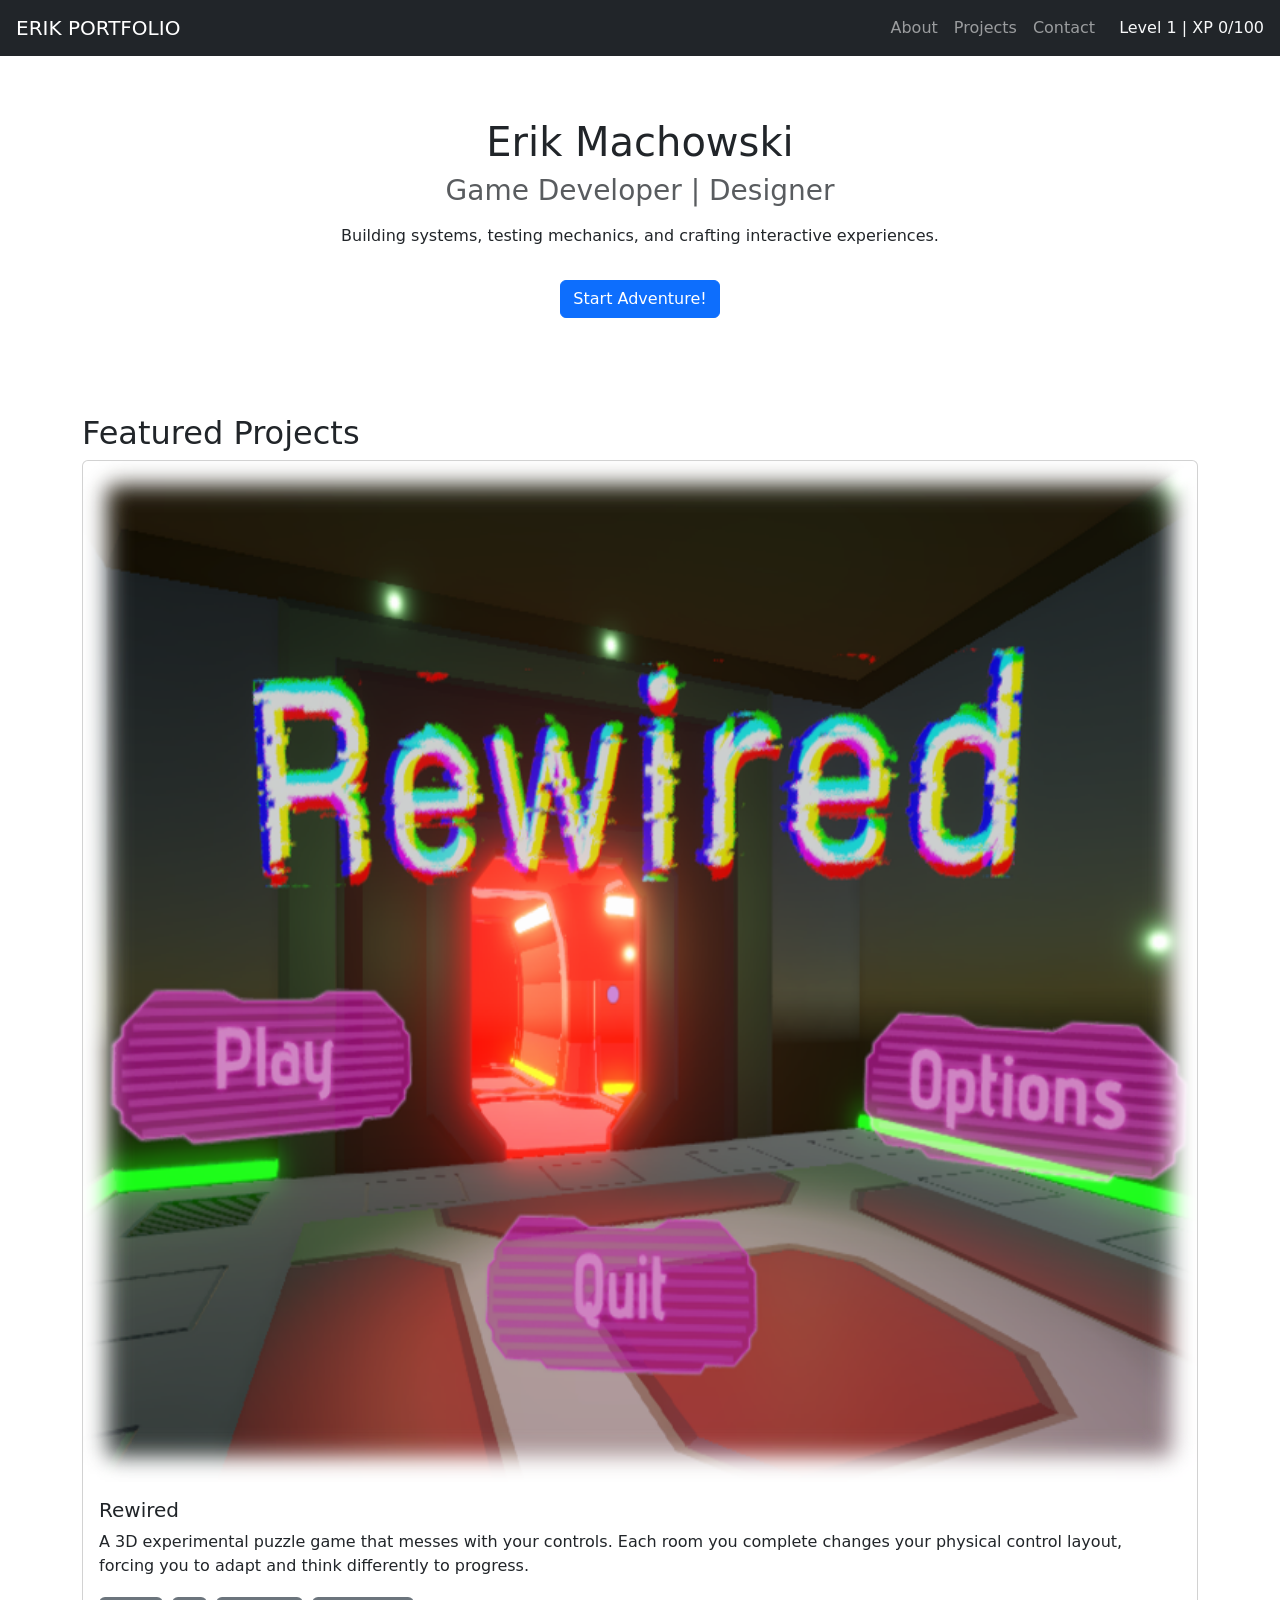
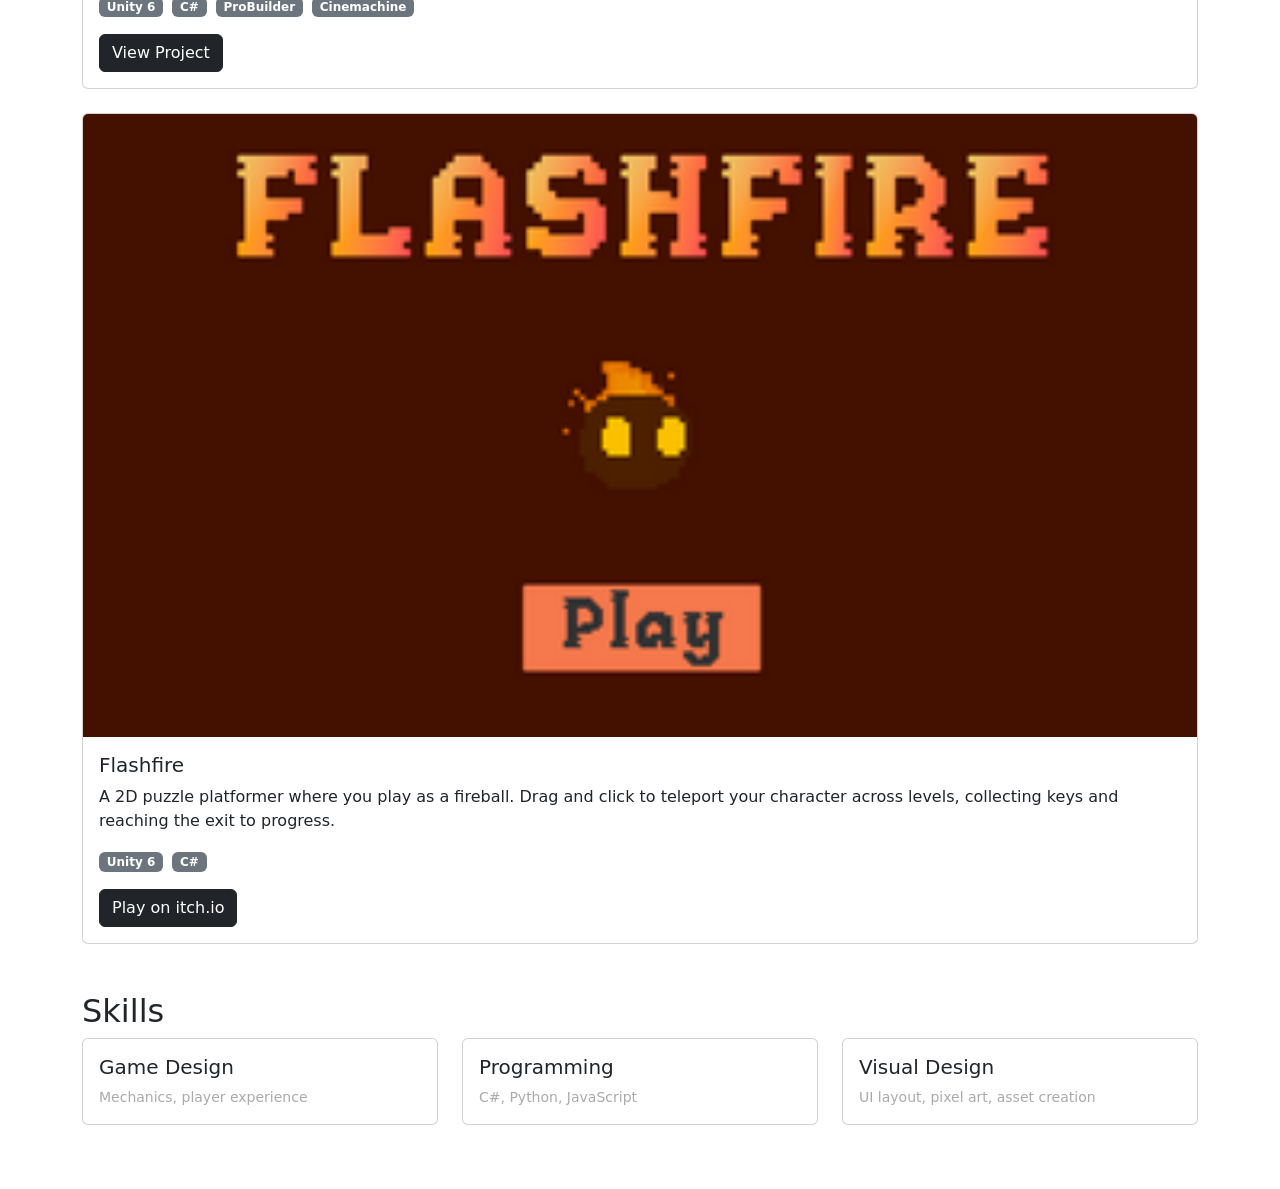
==== index.html @ ebd2c3b1 "Add files via upload" ====
<!DOCTYPE html>
<html>
    <head>
        <meta charset="utf-8">
        <meta http-equiv="X-UA-Compatible" content="IE=edge">
        <title>Erik Machowski | Game Dev Portfolio</title>
        <meta name="description" content="Game Developer Portfolio - Erik Machowski">
        <meta name="viewport" content="width=device-width, initial-scale=1">
        <link rel="stylesheet" href="style.css">
        <link href="https://cdn.jsdelivr.net/npm/bootstrap@5.3.3/dist/css/bootstrap.min.css" rel="stylesheet">
    </head>
    <body>

        <!-- NAVBAR -->
        <nav class="navbar navbar-expand-lg navbar-dark bg-dark px-3 fixed-top">
            <a class="navbar-brand" href="index.html">ERIK PORTFOLIO</a>
            <button class="navbar-toggler" type="button" data-bs-toggle="collapse" data-bs-target="#nav" aria-controls="nav" aria-expanded="false" aria-label="Toggle navigation">
                <span class="navbar-toggler-icon"></span>
            </button>
            <div class="collapse navbar-collapse" id="nav">
                <ul class="navbar-nav ms-auto">
                    <li class="nav-item"><a class="nav-link" href="about.html">About</a></li>
                    <li class="nav-item"><a class="nav-link" href="projects.html">Projects</a></li>
                    <li class="nav-item"><a class="nav-link" href="contact.html">Contact</a></li>
                </ul>
                <span id="xp-display" class="text-light ms-3">Level 1 | XP 0/100</span>
            </div>
        </nav>

        <header class="container text-center py-5">
            <h1>Erik Machowski</h1>
            <h3 class="text-muted">Game Developer | Designer</h3>
            <p class="mt-3">Building systems, testing mechanics, and crafting interactive experiences.</p>
            <a href="projects.html" class="btn btn-primary mt-3" onclick="gainXPOnce('start_adventure', 10)">Start Adventure!</a>
        </header>

        <!-- FEATURED PROJECTS -->
        <section class="container my-5">
            <h2>Featured Projects</h2>

            <!-- Rewired -->
            <div class="card mb-4">
                <img src="rewired_cover.png" class="card-img-top" alt="Rewired">
                <div class="card-body">
                    <h5 class="card-title">Rewired</h5>
                    <p class="card-text">
                        A 3D experimental puzzle game that messes with your controls. Each room you
                        complete changes your physical control layout, forcing you to adapt and think
                        differently to progress.
                    </p>
                    <div class="mb-3">
                        <span class="badge bg-secondary me-1">Unity 6</span>
                        <span class="badge bg-secondary me-1">C#</span>
                        <span class="badge bg-secondary me-1">ProBuilder</span>
                        <span class="badge bg-secondary me-1">Cinemachine</span>
                    </div>
                    <a href="projects.html" class="btn btn-dark">View Project</a>
                </div>
            </div>

            <!-- Flashfire -->
            <div class="card mb-4">
                <img src="flashfire_title.png" class="card-img-top" alt="Flashfire">
                <div class="card-body">
                    <h5 class="card-title">Flashfire</h5>
                    <p class="card-text">
                        A 2D puzzle platformer where you play as a fireball. Drag and click to teleport
                        your character across levels, collecting keys and reaching the exit to progress.
                    </p>
                    <div class="mb-3">
                        <span class="badge bg-secondary me-1">Unity 6</span>
                        <span class="badge bg-secondary me-1">C#</span>
                    </div>
                    <a href="https://snappyli.itch.io/flashfire" class="btn btn-dark" target="_blank">Play on itch.io</a>
                </div>
            </div>
        </section>

        <!-- SKILLS -->
        <section class="container my-5">
            <h2>Skills</h2>
            <div class="row">
                <div class="col-md-4">
                    <div class="card p-3 mb-3">
                        <h5>Game Design</h5>
                        <p class="mb-0 text-muted small">Mechanics, player experience</p>
                    </div>
                </div>
                <div class="col-md-4">
                    <div class="card p-3 mb-3">
                        <h5>Programming</h5>
                        <p class="mb-0 text-muted small">C#, Python, JavaScript</p>
                    </div>
                </div>
                <div class="col-md-4">
                    <div class="card p-3 mb-3">
                        <h5>Visual Design</h5>
                        <p class="mb-0 text-muted small">UI layout, pixel art, asset creation</p>
                    </div>
                </div>
            </div>
        </section>

        <script src="main.js" defer></script>
        <script src="https://cdn.jsdelivr.net/npm/bootstrap@5.3.3/dist/js/bootstrap.bundle.min.js"></script>
    </body>
</html>
---- style.css ----
body {
  background-color: #0f0f0f;
  color: white;
  padding-top: 70px;
}

.card {
  margin-bottom: 20px;
  background-color: #1a1a1a;
  border: 1px solid #333;
  color: white;
}

.card .text-muted {
  color: #aaa !important;
}

.nav-tabs .nav-link {
  color: #aaa;
}

.nav-tabs .nav-link.active {
  background-color: #1a1a1a;
  color: white;
  border-color: #333 #333 #1a1a1a;
}

.tab-content {
  border: 1px solid #333;
  border-top: none;
  padding: 20px;
  background-color: #1a1a1a;
}

.form-control {
  background-color: #1a1a1a;
  border: 1px solid #333;
  color: white;
}

.form-control::placeholder {
  color: #666;
}

.form-control:focus {
  background-color: #1a1a1a;
  color: white;
  border-color: #555;
  box-shadow: none;
}

.form-label {
  color: #ccc;
}
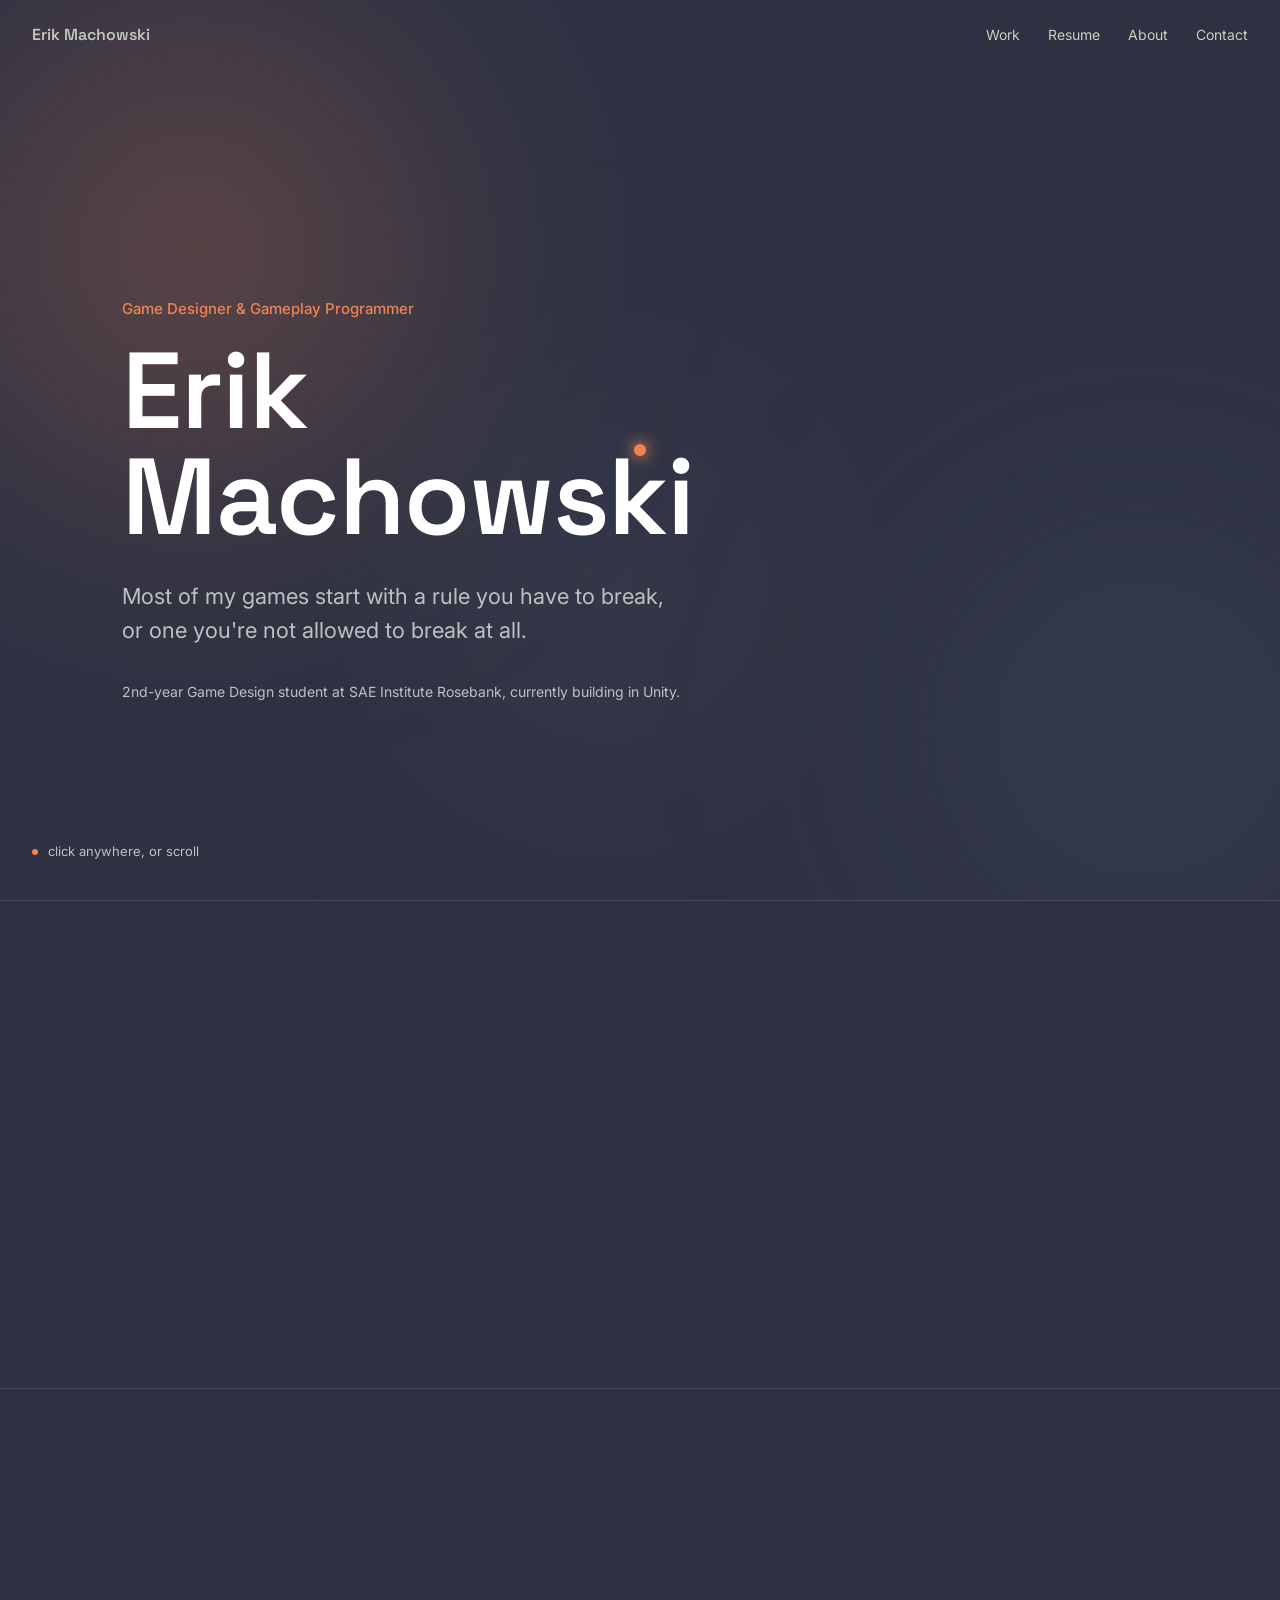
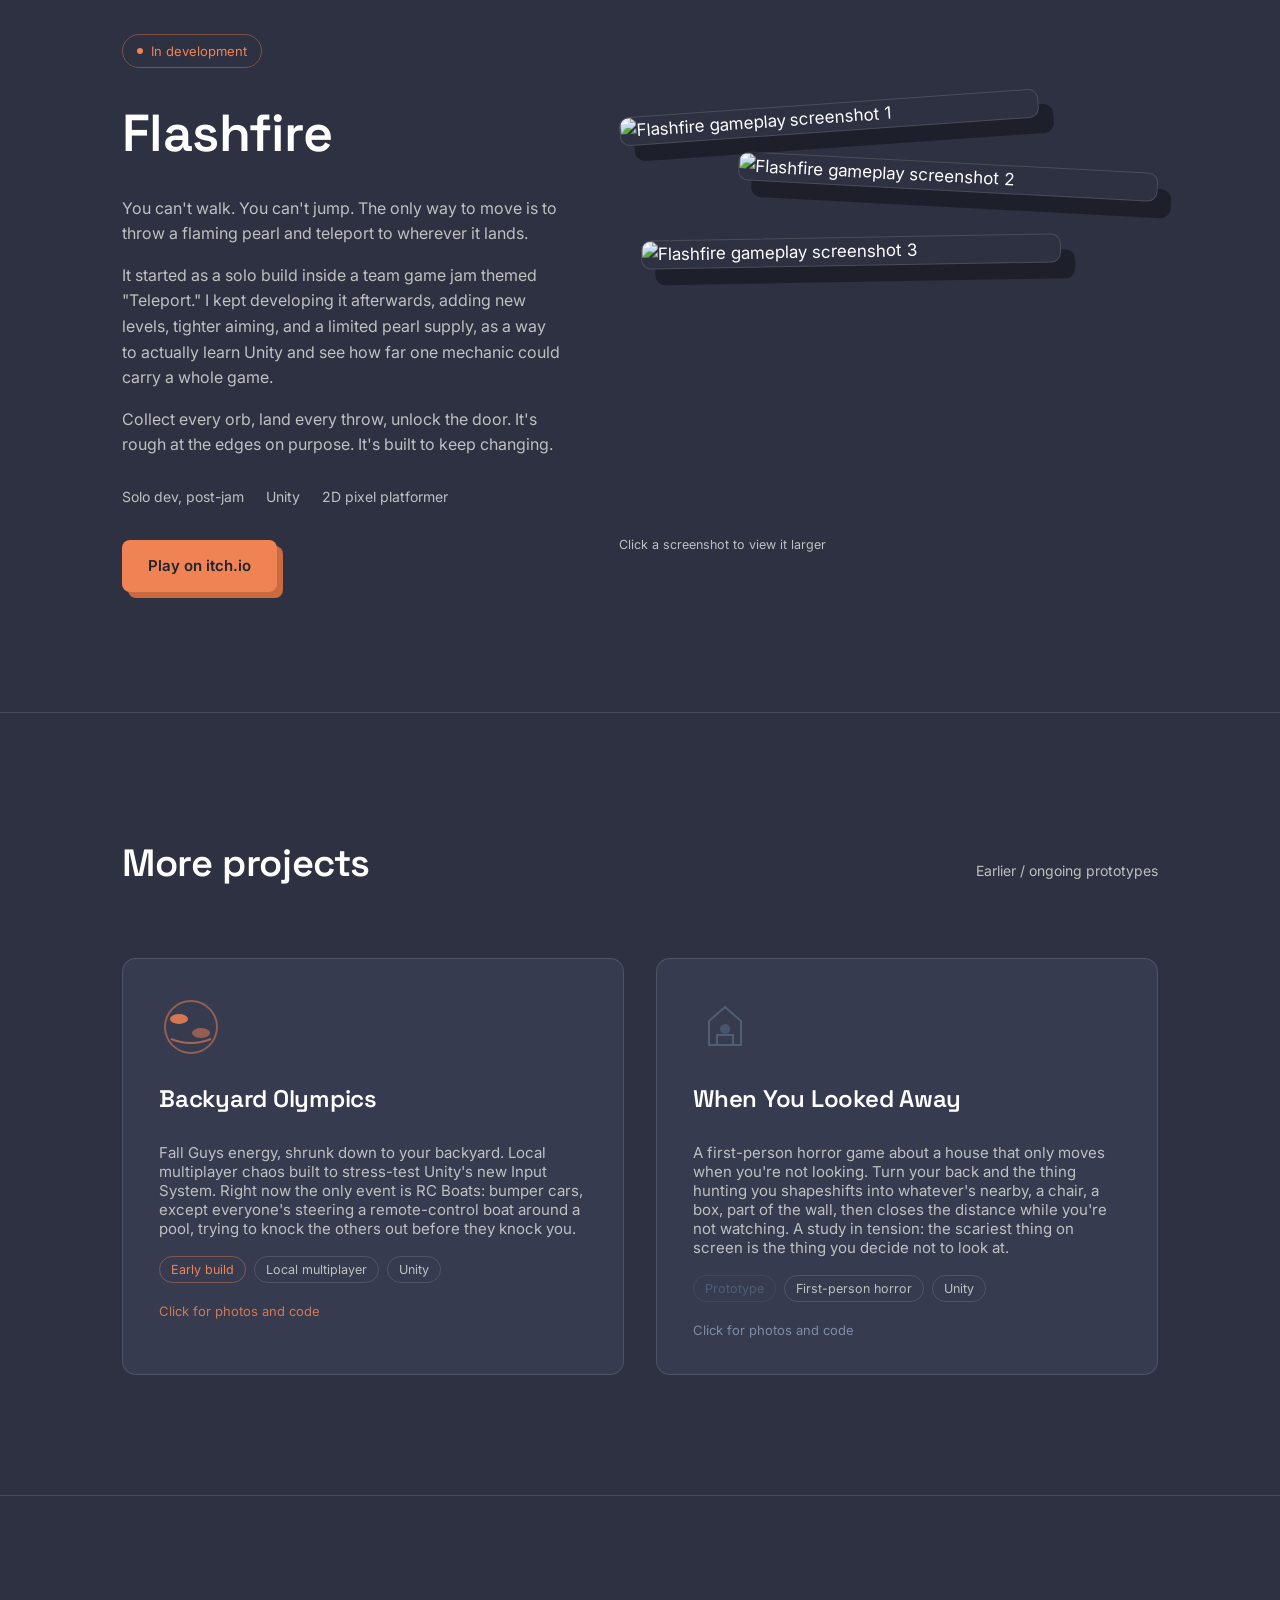
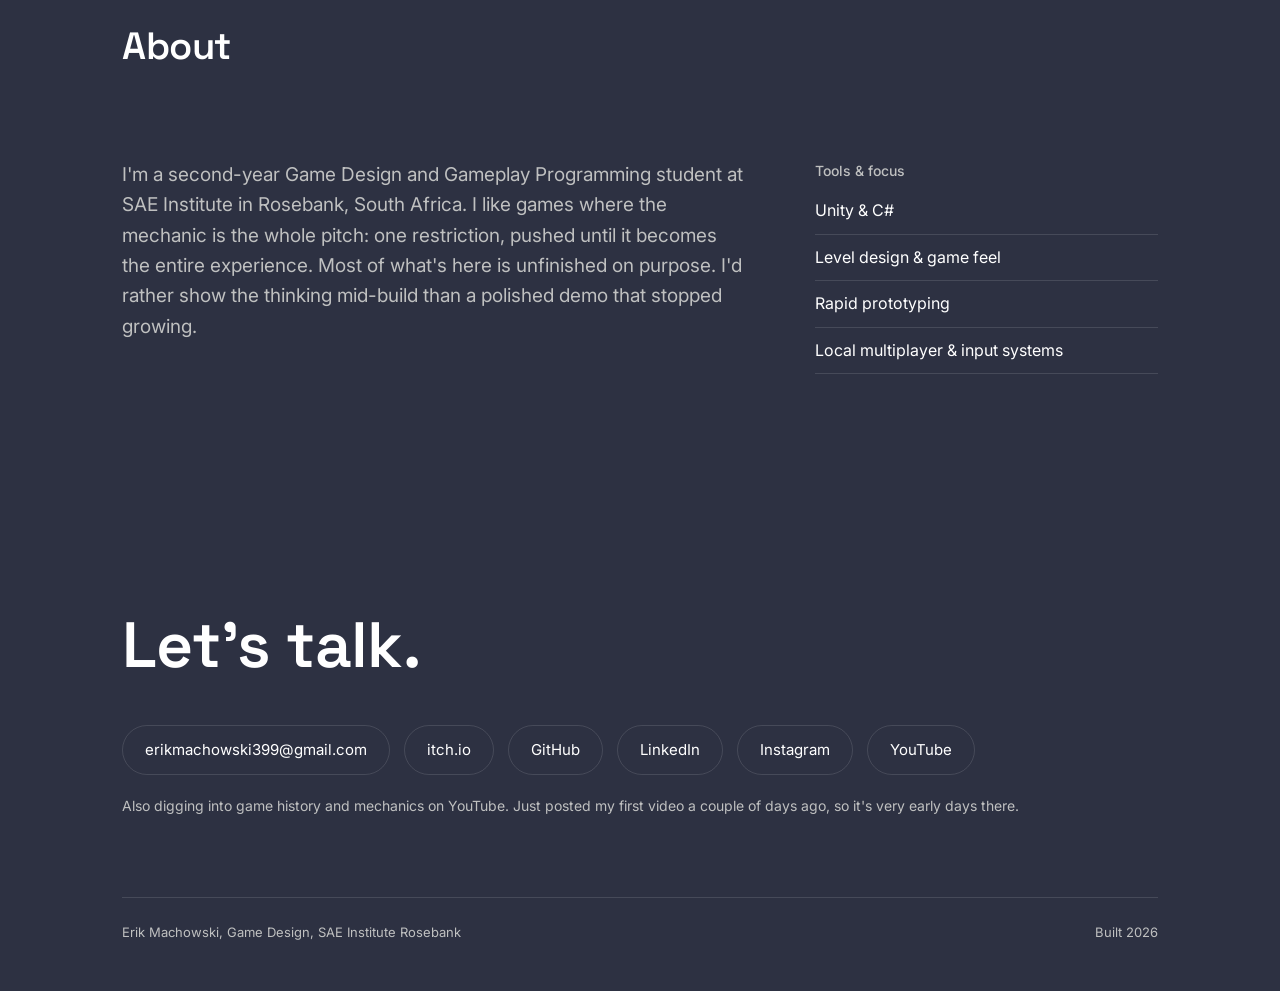
==== commit b89379db: "Modified files" ====
--- a/index.html
+++ b/index.html
@@ -1,107 +1,1670 @@
 <!DOCTYPE html>
-<html>
-    <head>
-        <meta charset="utf-8">
-        <meta http-equiv="X-UA-Compatible" content="IE=edge">
-        <title>Erik Machowski | Game Dev Portfolio</title>
-        <meta name="description" content="Game Developer Portfolio - Erik Machowski">
-        <meta name="viewport" content="width=device-width, initial-scale=1">
-        <link rel="stylesheet" href="style.css">
-        <link href="https://cdn.jsdelivr.net/npm/bootstrap@5.3.3/dist/css/bootstrap.min.css" rel="stylesheet">
-    </head>
-    <body>
-
-        <!-- NAVBAR -->
-        <nav class="navbar navbar-expand-lg navbar-dark bg-dark px-3 fixed-top">
-            <a class="navbar-brand" href="index.html">ERIK PORTFOLIO</a>
-            <button class="navbar-toggler" type="button" data-bs-toggle="collapse" data-bs-target="#nav" aria-controls="nav" aria-expanded="false" aria-label="Toggle navigation">
-                <span class="navbar-toggler-icon"></span>
-            </button>
-            <div class="collapse navbar-collapse" id="nav">
-                <ul class="navbar-nav ms-auto">
-                    <li class="nav-item"><a class="nav-link" href="about.html">About</a></li>
-                    <li class="nav-item"><a class="nav-link" href="projects.html">Projects</a></li>
-                    <li class="nav-item"><a class="nav-link" href="contact.html">Contact</a></li>
-                </ul>
-                <span id="xp-display" class="text-light ms-3">Level 1 | XP 0/100</span>
+<html lang="en">
+<head>
+<meta charset="UTF-8">
+<meta name="viewport" content="width=device-width, initial-scale=1.0">
+<title>Erik Machowski | Game Designer & Gameplay Programmer</title>
+<meta name="description" content="Erik Machowski, Game Designer & Gameplay Programmer. Portfolio of Flashfire, Backyard Olympics, and When You Looked Away.">
+<link rel="preconnect" href="https://fonts.googleapis.com">
+<link rel="preconnect" href="https://fonts.gstatic.com" crossorigin>
+<link href="https://fonts.googleapis.com/css2?family=Space+Grotesk:wght@400;500;600;700&family=Inter:wght@400;500;600&display=swap" rel="stylesheet">
+<style>
+  :root{
+    --bg: #2d3142;
+    --bg-deep: #21242f;
+    --cream: #ffffff;
+    --cream-dim: #bfc0c0;
+    --ember: #ef8354;
+    --ember-deep: #c96a40;
+    --teal: #4f5d75;
+    --teal-deep: #3a4459;
+    --ink: #21242f;
+    --card-bg: #363b50;
+    --line: rgba(255,255,255,0.12);
+    --maxw: 1100px;
+  }
+
+  *{box-sizing:border-box;}
+  html{scroll-behavior:smooth;}
+  body{
+    margin:0;
+    background:var(--bg);
+    color:var(--cream);
+    font-family:'Inter', sans-serif;
+    font-size:17px;
+    line-height:1.6;
+    -webkit-font-smoothing:antialiased;
+  }
+  h1,h2,h3,.display{
+    font-family:'Space Grotesk', sans-serif;
+    font-weight:600;
+    letter-spacing:-0.01em;
+    margin:0;
+  }
+  a{color:inherit;}
+  img{max-width:100%; display:block;}
+  ::selection{background:var(--ember); color:var(--ink);}
+
+  /* ---------- FLUID BACKGROUND ---------- */
+  .fluid-bg{
+    position:fixed;
+    inset:0;
+    z-index:-1;
+    overflow:hidden;
+    pointer-events:none;
+  }
+  .blob-wrap{
+    position:absolute;
+    will-change:transform;
+  }
+  .blob-wrap-1{ width:60vw; height:60vw; top:-15%; left:-15%; }
+  .blob-wrap-2{ width:52vw; height:52vw; bottom:-18%; right:-12%; }
+  .blob-wrap-3{ width:42vw; height:42vw; top:35%; left:30%; }
+
+  .blob{
+    width:100%;
+    height:100%;
+    border-radius:50%;
+    filter:blur(90px);
+    mix-blend-mode:screen;
+    will-change:transform;
+  }
+  .blob-1{
+    background:radial-gradient(circle, var(--ember) 0%, transparent 70%);
+    opacity:0.28;
+    animation:drift1 28s ease-in-out infinite alternate;
+  }
+  .blob-2{
+    background:radial-gradient(circle, var(--teal) 0%, transparent 70%);
+    opacity:0.3;
+    animation:drift2 34s ease-in-out infinite alternate;
+  }
+  .blob-3{
+    background:radial-gradient(circle, #ffffff 0%, transparent 70%);
+    opacity:0.05;
+    animation:drift3 42s ease-in-out infinite alternate;
+  }
+  @keyframes drift1{
+    0%{ transform:translate(0,0) scale(1); }
+    100%{ transform:translate(14vw, 10vh) scale(1.18); }
+  }
+  @keyframes drift2{
+    0%{ transform:translate(0,0) scale(1); }
+    100%{ transform:translate(-12vw,-14vh) scale(1.12); }
+  }
+  @keyframes drift3{
+    0%{ transform:translate(0,0) scale(1); }
+    100%{ transform:translate(-9vw, 12vh) scale(1.22); }
+  }
+
+  a:focus-visible, button:focus-visible{
+    outline: 2px solid var(--ember);
+    outline-offset: 3px;
+  }
+
+  .wrap{
+    max-width:var(--maxw);
+    margin:0 auto;
+    padding:0 32px;
+  }
+
+  /* ---------- NAV ---------- */
+  nav{
+    position:fixed;
+    top:0; left:0; right:0;
+    z-index:50;
+    display:flex;
+    justify-content:space-between;
+    align-items:center;
+    padding:22px 32px;
+    mix-blend-mode:difference;
+  }
+  nav .nav-name{
+    font-family:'Space Grotesk', sans-serif;
+    font-weight:600;
+    font-size:16px;
+    color:var(--cream);
+  }
+  nav .nav-links{
+    display:flex;
+    gap:28px;
+    font-size:14px;
+    color:var(--cream);
+  }
+  nav .nav-links a{ text-decoration:none; }
+  nav .nav-links a:hover{ opacity:0.7; }
+
+  /* ---------- HERO ---------- */
+  header.hero{
+    position:relative;
+    min-height:100vh;
+    display:flex;
+    flex-direction:column;
+    justify-content:center;
+    padding-top:100px;
+    overflow:hidden;
+    cursor:crosshair;
+  }
+  header.hero .hero-inner{
+    max-width:var(--maxw);
+    margin:0 auto;
+    padding:0 32px;
+    width:100%;
+  }
+  .eyebrow-role{
+    color:var(--ember);
+    font-size:15px;
+    font-weight:500;
+    margin-bottom:18px;
+    font-family:'Inter', sans-serif;
+  }
+  h1.hero-name{
+    font-size:clamp(48px, 9vw, 108px);
+    line-height:0.98;
+    color:var(--cream);
+    margin-bottom:28px;
+  }
+  .hero-ethos{
+    max-width:560px;
+    font-size:clamp(18px, 2.2vw, 22px);
+    color:var(--cream-dim);
+    font-family:'Inter', sans-serif;
+    line-height:1.55;
+    margin-bottom:8px;
+  }
+  .hero-sub{
+    margin-top:34px;
+    font-size:14px;
+    color:var(--cream-dim);
+  }
+  .scroll-cue{
+    position:absolute;
+    bottom:38px;
+    left:32px;
+    font-size:13px;
+    color:var(--cream-dim);
+    display:flex;
+    align-items:center;
+    gap:10px;
+  }
+  .scroll-cue .dot{
+    width:6px;height:6px;border-radius:50%;
+    background:var(--ember);
+    animation:pulse 2s ease-in-out infinite;
+  }
+  @keyframes pulse{
+    0%,100%{ transform:scale(1); opacity:1; }
+    50%{ transform:scale(1.6); opacity:0.4; }
+  }
+
+  /* teleport click ember */
+  .teleport-dot{
+    position:fixed;
+    width:10px; height:10px;
+    border-radius:50%;
+    background:var(--ember);
+    box-shadow:0 0 18px 4px rgba(239,131,84,0.7);
+    pointer-events:none;
+    z-index:999;
+    transform:translate(-50%,-50%);
+  }
+
+  /* ---------- SECTION SCAFFOLD ---------- */
+  section{
+    padding:120px 0;
+    border-top:1px solid var(--line);
+  }
+  .section-head{
+    display:flex;
+    justify-content:space-between;
+    align-items:baseline;
+    margin-bottom:64px;
+    gap:24px;
+    flex-wrap:wrap;
+  }
+  .section-head h2{
+    font-size:clamp(28px, 4vw, 38px);
+    color:var(--cream);
+  }
+  .section-head .count{
+    font-size:14px;
+    color:var(--cream-dim);
+  }
+
+  .reveal{
+    opacity:0;
+    transform:translateY(24px);
+    transition:opacity 0.7s ease, transform 0.7s ease;
+  }
+  .reveal.is-visible{
+    opacity:1;
+    transform:translateY(0);
+  }
+
+  /* ---------- FEATURED PROJECT ---------- */
+  .featured{
+    display:grid;
+    grid-template-columns:0.9fr 1.1fr;
+    gap:56px;
+    align-items:center;
+  }
+  .featured .status-pill{
+    display:inline-flex;
+    align-items:center;
+    gap:8px;
+    font-size:13px;
+    color:var(--ember);
+    border:1px solid rgba(239,131,84,0.4);
+    padding:6px 14px;
+    border-radius:99px;
+    margin-bottom:24px;
+  }
+  .featured .status-pill .pip{
+    width:6px;height:6px;border-radius:50%;
+    background:var(--ember);
+  }
+  .featured h3{
+    font-size:clamp(34px, 5vw, 52px);
+    margin-bottom:20px;
+  }
+  .featured p{
+    color:var(--cream-dim);
+    max-width:46ch;
+    margin-bottom:16px;
+    font-size:16px;
+  }
+  .meta-row{
+    display:flex;
+    flex-wrap:wrap;
+    gap:10px 22px;
+    margin:28px 0 32px;
+    font-size:14px;
+    color:var(--cream-dim);
+  }
+  .meta-row span{ white-space:nowrap; }
+  .btn{
+    display:inline-flex;
+    align-items:center;
+    gap:10px;
+    background:var(--ember);
+    color:var(--ink);
+    text-decoration:none;
+    font-weight:600;
+    font-size:15px;
+    padding:14px 26px;
+    border-radius:8px;
+    transition:transform 0.2s ease, box-shadow 0.2s ease;
+    box-shadow:6px 6px 0 var(--ember-deep);
+  }
+  .btn:hover{
+    transform:translate(-3px,-3px);
+    box-shadow:9px 9px 0 var(--ember-deep);
+  }
+
+  .shot-stack{
+    position:relative;
+    height:420px;
+  }
+  .shot-stack img{
+    position:absolute;
+    width:78%;
+    border-radius:10px;
+    border:1px solid rgba(244,236,219,0.15);
+    box-shadow:14px 16px 0 rgba(0,0,0,0.35);
+    transition:transform 0.35s ease, box-shadow 0.35s ease;
+    cursor:zoom-in;
+  }
+  .shot-stack .stack-hint{
+    position:absolute;
+    bottom:-32px;
+    left:0;
+    font-size:12.5px;
+    color:var(--cream-dim);
+  }
+  .shot-stack img:nth-child(1){ top:0; left:0; z-index:3; transform:rotate(-4deg); }
+  .shot-stack img:nth-child(2){ top:14%; left:22%; z-index:2; transform:rotate(3deg); }
+  .shot-stack img:nth-child(3){ top:32%; left:4%; z-index:1; transform:rotate(-1deg); }
+  .shot-stack:hover img:nth-child(1){ transform:rotate(-7deg) translate(-8px,-6px); box-shadow:18px 20px 0 rgba(0,0,0,0.4);}
+  .shot-stack:hover img:nth-child(2){ transform:rotate(6deg) translate(8px,-4px); }
+  .shot-stack:hover img:nth-child(3){ transform:rotate(-3deg) translate(-4px,8px); }
+
+  /* ---------- MORE PROJECTS ---------- */
+  .projects-grid{
+    display:grid;
+    grid-template-columns:1fr 1fr;
+    gap:32px;
+  }
+  .proj-card{
+    background:var(--card-bg);
+    border:1px solid var(--line);
+    border-radius:14px;
+    padding:36px;
+    transition:transform 0.25s ease, box-shadow 0.25s ease, border-color 0.25s ease;
+    text-align:left;
+    width:100%;
+    font-family:inherit;
+    font-size:inherit;
+    color:inherit;
+    appearance:none;
+    -webkit-appearance:none;
+    cursor:pointer;
+    display:flex;
+    flex-direction:column;
+  }
+  .card-hint{
+    margin-top:20px;
+    font-size:13px;
+    color:var(--cream-dim);
+  }
+  .ember-card .card-hint{ color:rgba(239,131,84,0.85); }
+  .teal-card .card-hint{ color:rgba(139,153,181,0.85); }
+  .proj-card.teal-card:hover{ box-shadow:10px 10px 0 rgba(139,153,181,0.45); transform:translate(-4px,-4px); border-color:rgba(139,153,181,0.55);}
+  .proj-card.ember-card:hover{ box-shadow:10px 10px 0 rgba(239,131,84,0.3); transform:translate(-4px,-4px); border-color:rgba(239,131,84,0.4);}
+  .proj-card svg{ margin-bottom:24px; }
+  .proj-card h3{
+    font-size:24px;
+    margin-bottom:14px;
+  }
+  .proj-card p{
+    color:var(--cream-dim);
+    font-size:15px;
+    margin-bottom:18px;
+  }
+  .tag-row{
+    display:flex;
+    flex-wrap:wrap;
+    gap:8px;
+    font-size:12.5px;
+  }
+  .tag-row span{
+    border:1px solid var(--line);
+    padding:5px 11px;
+    border-radius:99px;
+    color:var(--cream-dim);
+  }
+  .ember-card .tag-row span:first-child{ color:var(--ember); border-color:rgba(239,131,84,0.4); }
+  .teal-card .tag-row span:first-child{ color:var(--teal); border-color:rgba(79,93,117,0.4); }
+
+  /* ---------- ABOUT ---------- */
+  .about-grid{
+    display:grid;
+    grid-template-columns:1.3fr 0.7fr;
+    gap:56px;
+  }
+  .about-grid p{
+    font-size:19px;
+    color:var(--cream-dim);
+    max-width:52ch;
+  }
+  .skills h4{
+    font-size:14px;
+    color:var(--cream-dim);
+    font-weight:500;
+    margin-bottom:16px;
+  }
+  .skills ul{
+    list-style:none;
+    padding:0; margin:0;
+    display:flex;
+    flex-direction:column;
+    gap:10px;
+  }
+  .skills li{
+    font-size:16px;
+    padding-bottom:10px;
+    border-bottom:1px solid var(--line);
+  }
+
+  /* ---------- CONTACT / FOOTER ---------- */
+  footer{
+    padding:100px 0 48px;
+  }
+  footer h2{
+    font-size:clamp(34px, 6vw, 64px);
+    margin-bottom:28px;
+  }
+  .contact-links{
+    display:flex;
+    flex-wrap:wrap;
+    gap:14px;
+    margin-bottom:20px;
+  }
+  .social-note{
+    font-size:14px;
+    color:var(--cream-dim);
+    margin-bottom:80px;
+  }
+  .contact-links a{
+    text-decoration:none;
+    border:1px solid var(--line);
+    padding:12px 22px;
+    border-radius:99px;
+    font-size:15px;
+    transition:border-color 0.2s ease, color 0.2s ease;
+  }
+  .contact-links a:hover{
+    border-color:var(--ember);
+    color:var(--ember);
+  }
+  .footer-bottom{
+    display:flex;
+    justify-content:space-between;
+    flex-wrap:wrap;
+    gap:12px;
+    font-size:13px;
+    color:var(--cream-dim);
+    border-top:1px solid var(--line);
+    padding-top:24px;
+  }
+
+  /* ---------- RESUME CARD ---------- */
+  .resume-card{
+    width:100%;
+    display:flex;
+    align-items:center;
+    gap:28px;
+    background:var(--card-bg);
+    border:1px solid var(--line);
+    border-radius:14px;
+    padding:32px 36px;
+    text-align:left;
+    color:var(--cream);
+    font-family:inherit;
+    font-size:inherit;
+    appearance:none;
+    -webkit-appearance:none;
+    cursor:pointer;
+    transition:transform 0.25s ease, box-shadow 0.25s ease, border-color 0.25s ease;
+  }
+  .resume-card:hover{
+    transform:translate(-4px,-4px);
+    box-shadow:10px 10px 0 rgba(239,131,84,0.3);
+    border-color:rgba(239,131,84,0.4);
+  }
+  .resume-icon{
+    color:var(--ember);
+    flex-shrink:0;
+    transition:transform 0.3s ease;
+  }
+  .resume-card:hover .resume-icon{
+    transform:rotate(-6deg) translateY(-2px);
+  }
+  .resume-card-text{ flex:1; }
+  .resume-card-text h3{
+    font-size:22px;
+    margin-bottom:6px;
+  }
+  .resume-card-text p{
+    font-size:15px;
+    color:var(--cream-dim);
+    margin:0;
+  }
+  .resume-tag{
+    font-size:12.5px;
+    color:var(--ember);
+    border:1px solid rgba(239,131,84,0.4);
+    padding:5px 12px;
+    border-radius:99px;
+    flex-shrink:0;
+  }
+
+  /* ---------- DOCUMENT VIEWER MODAL ---------- */
+  .doc-modal{
+    position:fixed;
+    inset:0;
+    background:rgba(10,8,5,0.92);
+    display:none;
+    align-items:center;
+    justify-content:center;
+    z-index:200;
+    padding:32px;
+  }
+  .doc-modal.is-open{ display:flex; }
+  .doc-modal-inner{
+    background:var(--card-bg);
+    border-radius:14px;
+    width:min(920px, 100%);
+    height:min(85vh, 1000px);
+    display:flex;
+    flex-direction:column;
+    padding:20px;
+    transform:scale(0.85);
+    opacity:0;
+    transition:transform 0.35s cubic-bezier(.2,1.4,.4,1), opacity 0.3s ease;
+  }
+  .doc-modal.is-open .doc-modal-inner{
+    transform:scale(1);
+    opacity:1;
+  }
+  .doc-modal-header{
+    display:flex;
+    justify-content:space-between;
+    align-items:center;
+    margin-bottom:14px;
+  }
+  .doc-modal-header h3{ font-size:18px; }
+  .doc-embed{
+    flex:1;
+    width:100%;
+    border-radius:8px;
+    border:none;
+    background:#fff;
+  }
+  .doc-embed p{
+    padding:24px;
+    color:var(--ink);
+  }
+  .doc-download{
+    margin-top:16px;
+    align-self:flex-start;
+  }
+
+  /* ---------- INLINE RESUME DOCUMENT ---------- */
+  .pdf-viewer-wrap{
+    flex:1;
+    width:100%;
+    overflow-y:auto;
+    overflow-x:hidden;
+    background:var(--bg-deep);
+    border-radius:8px;
+    padding:24px;
+  }
+  .resume-doc{
+    background:#ffffff;
+    color:#21242f;
+    max-width:720px;
+    margin:0 auto;
+    padding:40px 44px;
+    border-radius:4px;
+    box-shadow:0 8px 30px rgba(0,0,0,0.4);
+    font-family:'Inter', sans-serif;
+  }
+  .resume-doc .rd-name{
+    font-family:'Space Grotesk', sans-serif;
+    font-size:30px;
+    font-weight:700;
+    color:#21242f;
+    margin-bottom:4px;
+  }
+  .resume-doc .rd-role{
+    font-family:'Space Grotesk', sans-serif;
+    font-size:14px;
+    font-weight:500;
+    color:#c96a40;
+    margin-bottom:12px;
+  }
+  .resume-doc .rd-profile{
+    font-size:13.5px;
+    color:#3a3f4d;
+    max-width:60ch;
+    margin-bottom:14px;
+    line-height:1.55;
+  }
+  .resume-doc .rd-contact{
+    display:flex;
+    flex-wrap:wrap;
+    align-items:baseline;
+    row-gap:4px;
+    font-size:12px;
+    color:#3a3f4d;
+    border-top:1.4px solid #21242f;
+    border-bottom:0.6px solid #d8d5cd;
+    padding:8px 0;
+    margin-bottom:20px;
+  }
+  .resume-doc .rd-contact > span{ white-space:nowrap; }
+  .resume-doc .rd-contact a{ color:#3a3f4d; text-decoration:none; }
+  .resume-doc .rd-contact a:hover{ color:#c96a40; }
+  .resume-doc .rd-sep{ color:#c7c2b6; margin:0 6px; }
+  .resume-doc .rd-section{ margin-top:18px; }
+  .resume-doc .rd-heading{
+    font-family:'Space Grotesk', sans-serif;
+    font-size:13.5px;
+    font-weight:600;
+    color:#21242f;
+    border-bottom:2px solid #ef8354;
+    display:inline-block;
+    padding-bottom:2px;
+    margin-bottom:10px;
+  }
+  .resume-doc .rd-item{ margin-bottom:10px; }
+  .resume-doc .rd-item:last-child{ margin-bottom:0; }
+  .resume-doc .rd-item-row{
+    display:flex;
+    justify-content:space-between;
+    align-items:baseline;
+    gap:12px;
+    flex-wrap:wrap;
+  }
+  .resume-doc .rd-item-title{ font-weight:600; font-size:13.5px; color:#21242f; }
+  .resume-doc .rd-item-date{ font-size:11.5px; color:#4f5d75; white-space:nowrap; }
+  .resume-doc .rd-item-sub{ font-size:12.5px; color:#3a3f4d; margin-top:3px; line-height:1.5; }
+  .resume-doc .rd-item-sub em{ font-style:normal; color:#3a3f4d; }
+  .resume-doc .rd-skills{
+    display:grid;
+    grid-template-columns:120px 1fr;
+    row-gap:8px;
+    column-gap:14px;
+    font-size:12.5px;
+  }
+  .resume-doc .rd-skill-label{ font-weight:600; color:#21242f; }
+  .resume-doc .rd-skill-value{ color:#3a3f4d; }
+
+  @media (max-width: 560px){
+    .resume-doc{ padding:26px 22px; }
+    .resume-doc .rd-skills{ grid-template-columns:1fr; row-gap:2px; }
+    .resume-doc .rd-skill-value{ margin-bottom:8px; }
+  }
+
+  /* ---------- PROJECT DETAIL MODAL ---------- */
+  .project-modal-inner{
+    overflow-y:auto;
+    align-items:stretch;
+    width:min(980px, 96vw);
+  }
+  .pm-header{
+    display:flex;
+    justify-content:space-between;
+    align-items:flex-start;
+    gap:16px;
+    margin-bottom:6px;
+  }
+  .pm-header h3{ font-size:26px; margin-bottom:10px; }
+  .pm-description{
+    color:var(--cream-dim);
+    font-size:15px;
+    max-width:70ch;
+    margin:18px 0 26px;
+  }
+  .pm-gallery{
+    display:grid;
+    grid-template-columns:repeat(auto-fill, minmax(150px, 1fr));
+    gap:12px;
+    margin-bottom:32px;
+  }
+  .pm-gallery img{
+    width:100%;
+    height:120px;
+    object-fit:cover;
+    border-radius:8px;
+    border:1px solid var(--line);
+    cursor:zoom-in;
+    transition:transform 0.2s ease;
+  }
+  .pm-gallery img:hover{ transform:scale(1.03); }
+  .pm-placeholder{
+    display:flex;
+    align-items:center;
+    justify-content:center;
+    height:120px;
+    border:1px dashed var(--line);
+    border-radius:8px;
+    font-size:12.5px;
+    color:var(--cream-dim);
+    text-align:center;
+    padding:10px;
+  }
+  .pm-code-label-row{
+    display:flex;
+    justify-content:space-between;
+    align-items:center;
+    margin-bottom:12px;
+  }
+  .pm-code-label-row span{
+    font-size:14px;
+    color:var(--cream-dim);
+  }
+  .pm-code-link{
+    color:var(--ember);
+    text-decoration:none;
+    font-size:13.5px;
+  }
+  .pm-code-link:hover{ text-decoration:underline; }
+  .pm-code-window{
+    border-radius:10px;
+    overflow:hidden;
+    border:1px solid var(--line);
+  }
+  .pm-code-dots{
+    display:flex;
+    gap:7px;
+    padding:12px 16px;
+    background:#1b1e29;
+  }
+  .pm-code-dots span{ width:10px; height:10px; border-radius:50%; }
+  .pm-code-dots span:nth-child(1){ background:#e5645c; }
+  .pm-code-dots span:nth-child(2){ background:#e5c15c; }
+  .pm-code-dots span:nth-child(3){ background:#5cc27a; }
+  .pm-code-block{
+    margin:0;
+    background:#14161f;
+    padding:20px;
+    overflow-x:auto;
+    overflow-y:auto;
+    font-family:'Space Mono', 'Courier New', monospace;
+    font-size:13.5px;
+    line-height:1.7;
+    color:#d7dbe6;
+    max-height:60vh;
+  }
+  .lightbox{
+    position:fixed;
+    inset:0;
+    background:rgba(10,8,5,0.92);
+    display:none;
+    align-items:center;
+    justify-content:center;
+    z-index:200;
+    padding:40px;
+  }
+  .lightbox.is-open{ display:flex; }
+  .lightbox img{
+    max-width:min(900px, 100%);
+    max-height:80vh;
+    border-radius:8px;
+    box-shadow:0 20px 60px rgba(0,0,0,0.5);
+  }
+  .lightbox-close{
+    position:absolute;
+    top:24px; right:28px;
+    background:none;
+    border:1px solid var(--line);
+    color:var(--cream);
+    width:44px; height:44px;
+    border-radius:50%;
+    font-size:20px;
+    cursor:pointer;
+    display:flex; align-items:center; justify-content:center;
+  }
+  .lightbox-close:hover{ border-color:var(--ember); color:var(--ember); }
+  .lightbox-nav{
+    position:absolute;
+    top:50%;
+    transform:translateY(-50%);
+    background:none;
+    border:1px solid var(--line);
+    color:var(--cream);
+    width:48px; height:48px;
+    border-radius:50%;
+    font-size:20px;
+    cursor:pointer;
+  }
+  .lightbox-nav:hover{ border-color:var(--ember); color:var(--ember); }
+  .lightbox-prev{ left:24px; }
+  .lightbox-next{ right:24px; }
+  .lightbox-count{
+    position:absolute;
+    bottom:24px;
+    left:50%;
+    transform:translateX(-50%);
+    font-size:13px;
+    color:var(--cream-dim);
+  }
+
+  /* ---------- RESPONSIVE ---------- */
+  @media (max-width: 980px){
+    .featured{ grid-template-columns:1fr; gap:44px; }
+    .shot-stack{ height:340px; margin-top:12px; }
+    .about-grid{ grid-template-columns:1fr; gap:40px; }
+  }
+
+  @media (max-width: 860px){
+    .projects-grid{ grid-template-columns:1fr; }
+    nav{ padding:18px 20px; }
+    .wrap, header.hero .hero-inner{ padding:0 20px; }
+    section{ padding:72px 0; }
+    .lightbox-nav{ width:40px; height:40px; font-size:16px; }
+    .lightbox-prev{ left:10px; }
+    .lightbox-next{ right:10px; }
+  }
+
+  @media (max-width: 560px){
+    header.hero{ padding-top:88px; }
+    nav .nav-links{ gap:16px; font-size:13px; }
+    .shot-stack{ height:240px; }
+    .shot-stack img{ width:88%; }
+    .meta-row{ gap:8px 14px; font-size:13px; }
+    .btn{ width:100%; justify-content:center; }
+    .scroll-cue{ left:20px; bottom:24px; }
+    .contact-links a{ flex:1 1 45%; text-align:center; }
+    .lightbox{ padding:20px; }
+    .resume-card{ flex-direction:column; align-items:flex-start; gap:16px; padding:26px; }
+    .resume-tag{ align-self:flex-start; }
+    .doc-modal{ padding:14px; }
+    .doc-modal-inner{ padding:14px; height:88vh; }
+  }
+
+  @media (hover: none){
+    .shot-stack img{ box-shadow:8px 10px 0 rgba(0,0,0,0.35); }
+    .proj-card:hover{ transform:none; box-shadow:none; }
+  }
+
+  @media (prefers-reduced-motion: reduce){
+    *{ animation:none !important; transition:none !important; }
+    html{ scroll-behavior:auto; }
+  }
+
+  @media (max-width: 860px){
+    .blob{ filter:blur(60px); }
+    .blob-1, .blob-2, .blob-3{ opacity:0.18; }
+  }
+
+  /* ---------- CUSTOM CURSOR ---------- */
+  html.custom-cursor, html.custom-cursor a, html.custom-cursor button{
+    cursor:none;
+  }
+  #cursorCanvas{
+    position:fixed;
+    inset:0;
+    pointer-events:none;
+    z-index:9998;
+  }
+  .cursor-dot{
+    position:fixed;
+    top:0; left:0;
+    width:12px; height:12px;
+    border-radius:50%;
+    background:var(--ember);
+    box-shadow:0 0 14px 3px rgba(239,131,84,0.65);
+    pointer-events:none;
+    z-index:9999;
+    transform:translate(-50%,-50%);
+    transition:width 0.2s ease, height 0.2s ease, background-color 0.2s ease, border-color 0.2s ease;
+    display:none;
+  }
+  html.custom-cursor .cursor-dot{ display:block; }
+  html.custom-cursor .cursor-dot.is-hover{
+    width:38px; height:38px;
+    background:transparent;
+    border:2px solid #ffffff;
+    box-shadow:0 0 20px 4px rgba(255,255,255,0.35);
+  }
+  html.custom-cursor header.hero{ cursor:none; }
+</style>
+</head>
+<body>
+
+<div class="fluid-bg" aria-hidden="true">
+  <div class="blob-wrap blob-wrap-1"><div class="blob blob-1"></div></div>
+  <div class="blob-wrap blob-wrap-2"><div class="blob blob-2"></div></div>
+  <div class="blob-wrap blob-wrap-3"><div class="blob blob-3"></div></div>
+</div>
+
+<nav>
+  <div class="nav-name">Erik Machowski</div>
+  <div class="nav-links">
+    <a href="#work">Work</a>
+    <a href="#resume">Resume</a>
+    <a href="#about">About</a>
+    <a href="#contact">Contact</a>
+  </div>
+</nav>
+
+<header class="hero" id="hero">
+  <div class="hero-inner">
+    <div class="eyebrow-role">Game Designer &amp; Gameplay Programmer</div>
+    <h1 class="hero-name">Erik<br>Machowski</h1>
+    <p class="hero-ethos">Most of my games start with a rule you have to break, or one you're not allowed to break at all.</p>
+    <div class="hero-sub">2nd-year Game Design student at SAE Institute Rosebank, currently building in Unity.</div>
+  </div>
+  <div class="scroll-cue"><span class="dot"></span> click anywhere, or scroll</div>
+</header>
+
+<main>
+
+  <section id="resume">
+    <div class="wrap">
+      <div class="section-head reveal">
+        <h2>Resume</h2>
+      </div>
+
+      <button class="resume-card reveal" id="resumeCard" aria-haspopup="dialog">
+        <div class="resume-icon">
+          <svg width="40" height="52" viewBox="0 0 40 52" fill="none">
+            <path d="M4 2H26L36 12V50H4V2Z" stroke="currentColor" stroke-width="2" fill="none"/>
+            <path d="M26 2V12H36" stroke="currentColor" stroke-width="2" fill="none"/>
+            <line x1="11" y1="22" x2="29" y2="22" stroke="currentColor" stroke-width="2"/>
+            <line x1="11" y1="29" x2="29" y2="29" stroke="currentColor" stroke-width="2"/>
+            <line x1="11" y1="36" x2="22" y2="36" stroke="currentColor" stroke-width="2"/>
+          </svg>
+        </div>
+        <div class="resume-card-text">
+          <h3>Erik Machowski, CV</h3>
+          <p>Open it up and read the full thing right here.</p>
+        </div>
+        <span class="resume-tag">PDF</span>
+      </button>
+    </div>
+  </section>
+
+  <section id="work">
+    <div class="wrap">
+      <div class="section-head reveal">
+        <h2>Featured project</h2>
+        <span class="count">Currently in active development</span>
+      </div>
+
+      <div class="featured reveal">
+        <div>
+          <div class="status-pill"><span class="pip"></span> In development</div>
+          <h3>Flashfire</h3>
+          <p>You can't walk. You can't jump. The only way to move is to throw a flaming pearl and teleport to wherever it lands.</p>
+          <p>It started as a solo build inside a team game jam themed "Teleport." I kept developing it afterwards, adding new levels, tighter aiming, and a limited pearl supply, as a way to actually learn Unity and see how far one mechanic could carry a whole game.</p>
+          <p>Collect every orb, land every throw, unlock the door. It's rough at the edges on purpose. It's built to keep changing.</p>
+          <div class="meta-row">
+            <span>Solo dev, post-jam</span>
+            <span>Unity</span>
+            <span>2D pixel platformer</span>
+          </div>
+          <a class="btn" href="https://snappyli.itch.io/flashfire" target="_blank" rel="noopener">Play on itch.io</a>
+        </div>
+        <div class="shot-stack">
+          <img src="https://img.itch.zone/aW1hZ2UvNDUzNjQyNy8yNzExNTU0NS5wbmc=/original/AqwA5A.png" alt="Flashfire gameplay screenshot 1" loading="lazy" tabindex="0" role="button" aria-label="View screenshot 1 larger" data-lightbox="flashfire" data-index="0">
+          <img src="https://img.itch.zone/aW1hZ2UvNDUzNjQyNy8yNzAzOTIwMy5wbmc=/original/lcb13Q.png" alt="Flashfire gameplay screenshot 2" loading="lazy" tabindex="0" role="button" aria-label="View screenshot 2 larger" data-lightbox="flashfire" data-index="1">
+          <img src="https://img.itch.zone/aW1hZ2UvNDUzNjQyNy8yNzExNTU0Ni5wbmc=/original/xIqzNh.png" alt="Flashfire gameplay screenshot 3" loading="lazy" tabindex="0" role="button" aria-label="View screenshot 3 larger" data-lightbox="flashfire" data-index="2">
+          <div class="stack-hint">Click a screenshot to view it larger</div>
+        </div>
+      </div>
+    </div>
+  </section>
+
+  <section id="more-work">
+    <div class="wrap">
+      <div class="section-head reveal">
+        <h2>More projects</h2>
+        <span class="count">Earlier / ongoing prototypes</span>
+      </div>
+
+      <div class="projects-grid reveal">
+
+        <button class="proj-card ember-card" data-project="backyard" aria-haspopup="dialog">
+          <svg width="64" height="64" viewBox="0 0 64 64" fill="none">
+            <circle cx="32" cy="32" r="26" stroke="var(--ember)" stroke-width="2" opacity="0.5"/>
+            <ellipse cx="20" cy="24" rx="9" ry="5" fill="var(--ember)" opacity="0.85"/>
+            <ellipse cx="42" cy="38" rx="9" ry="5" fill="var(--ember)" opacity="0.5"/>
+            <path d="M12 44 Q32 52 52 44" stroke="var(--ember)" stroke-width="2" fill="none" opacity="0.6"/>
+          </svg>
+          <h3>Backyard Olympics</h3>
+          <p>Fall Guys energy, shrunk down to your backyard. Local multiplayer chaos built to stress-test Unity's new Input System. Right now the only event is RC Boats: bumper cars, except everyone's steering a remote-control boat around a pool, trying to knock the others out before they knock you.</p>
+          <div class="tag-row">
+            <span>Early build</span>
+            <span>Local multiplayer</span>
+            <span>Unity</span>
+          </div>
+          <span class="card-hint">Click for photos and code</span>
+        </button>
+
+        <button class="proj-card teal-card" data-project="lookaway" aria-haspopup="dialog">
+          <svg width="64" height="64" viewBox="0 0 64 64" fill="none">
+            <path d="M16 50V26L32 12L48 26V50H16Z" stroke="var(--teal)" stroke-width="2" fill="none"/>
+            <circle cx="32" cy="34" r="5" fill="var(--teal)" opacity="0.8"/>
+            <path d="M24 50V40H40V50" stroke="var(--teal)" stroke-width="2" fill="none"/>
+          </svg>
+          <h3>When You Looked Away</h3>
+          <p>A first-person horror game about a house that only moves when you're not looking. Turn your back and the thing hunting you shapeshifts into whatever's nearby, a chair, a box, part of the wall, then closes the distance while you're not watching. A study in tension: the scariest thing on screen is the thing you decide not to look at.</p>
+          <div class="tag-row">
+            <span>Prototype</span>
+            <span>First-person horror</span>
+            <span>Unity</span>
+          </div>
+          <span class="card-hint">Click for photos and code</span>
+        </button>
+
+      </div>
+    </div>
+  </section>
+
+  <section id="about">
+    <div class="wrap">
+      <div class="section-head reveal">
+        <h2>About</h2>
+      </div>
+      <div class="about-grid reveal">
+        <p>I'm a second-year Game Design and Gameplay Programming student at SAE Institute in Rosebank, South Africa. I like games where the mechanic is the whole pitch: one restriction, pushed until it becomes the entire experience. Most of what's here is unfinished on purpose. I'd rather show the thinking mid-build than a polished demo that stopped growing.</p>
+        <div class="skills">
+          <h4>Tools &amp; focus</h4>
+          <ul>
+            <li>Unity &amp; C#</li>
+            <li>Level design &amp; game feel</li>
+            <li>Rapid prototyping</li>
+            <li>Local multiplayer &amp; input systems</li>
+          </ul>
+        </div>
+      </div>
+    </div>
+  </section>
+
+</main>
+
+<footer id="contact">
+  <div class="wrap">
+    <h2>Let's talk.</h2>
+    <div class="contact-links">
+      <a href="mailto:erikmachowski399@gmail.com">erikmachowski399@gmail.com</a>
+      <a href="https://snappyli.itch.io/" target="_blank" rel="noopener">itch.io</a>
+      <a href="https://github.com/eriksnap" target="_blank" rel="noopener">GitHub</a>
+      <a href="https://www.linkedin.com/in/erik-machowski-6a3248240/" target="_blank" rel="noopener">LinkedIn</a>
+      <a href="https://www.instagram.com/sleepy.snappy/" target="_blank" rel="noopener">Instagram</a>
+      <a href="https://www.youtube.com/@ThinkingWhilePlaying" target="_blank" rel="noopener">YouTube</a>
+    </div>
+    <p class="social-note">Also digging into game history and mechanics on YouTube. Just posted my first video a couple of days ago, so it's very early days there.</p>
+    <div class="footer-bottom">
+      <span>Erik Machowski, Game Design, SAE Institute Rosebank</span>
+      <span>Built 2026</span>
+    </div>
+  </div>
+</footer>
+
+<div class="doc-modal" id="projectModal" role="dialog" aria-label="Project details">
+  <div class="doc-modal-inner project-modal-inner">
+    <div class="pm-header">
+      <div>
+        <h3 id="pmTitle"></h3>
+        <div class="tag-row" id="pmTags"></div>
+      </div>
+      <button class="lightbox-close" id="projectModalClose" aria-label="Close" style="position:static;">&times;</button>
+    </div>
+    <p class="pm-description" id="pmDescription"></p>
+    <div class="pm-gallery" id="pmGallery"></div>
+    <div class="pm-code-label-row">
+      <span>Code preview</span>
+      <a id="pmCodeLink" href="#" target="_blank" rel="noopener" class="pm-code-link">View full source</a>
+    </div>
+    <div class="pm-code-window">
+      <div class="pm-code-dots"><span></span><span></span><span></span></div>
+      <pre class="pm-code-block"><code id="pmCodeText"></code></pre>
+    </div>
+  </div>
+</div>
+
+<div class="doc-modal" id="resumeModal" role="dialog" aria-label="Resume viewer">
+  <div class="doc-modal-inner">
+    <div class="doc-modal-header">
+      <h3>Erik Machowski, CV</h3>
+      <button class="lightbox-close" id="resumeModalClose" aria-label="Close resume" style="position:static;">&times;</button>
+    </div>
+    <div class="pdf-viewer-wrap">
+      <div class="resume-doc">
+        <div class="rd-name">Erik Machowski</div>
+        <div class="rd-role">Game Designer &amp; Gameplay Programmer</div>
+        <div class="rd-profile">Second-year Game Design student who prototypes mechanics first: movement without walking, an AI that only hunts when unwatched, physics-driven elimination. Comfortable taking a project solo from jam prototype through to a polished build.</div>
+        <div class="rd-contact">
+          <span>Johannesburg, South Africa</span><span class="rd-sep">|</span><span>079 999 2377</span><span class="rd-sep">|</span><span>erikmachowski399@gmail.com</span><span class="rd-sep">|</span><span><a href="https://github.com/eriksnap" target="_blank" rel="noopener">github.com/eriksnap</a></span><span class="rd-sep">|</span><span><a href="https://snappyli.itch.io" target="_blank" rel="noopener">snappyli.itch.io</a></span><span class="rd-sep">|</span><span><a href="https://www.linkedin.com/in/erik-machowski-6a3248240/" target="_blank" rel="noopener">linkedin.com/in/erik-machowski</a></span>
+        </div>
+
+        <div class="rd-section">
+          <div class="rd-heading">Education</div>
+          <div class="rd-item">
+            <div class="rd-item-row">
+              <div class="rd-item-title">Bachelor of Arts in Game Design &amp; Production</div>
+              <div class="rd-item-date">March 2025 &ndash; November 2027 (expected)</div>
             </div>
-        </nav>
-
-        <header class="container text-center py-5">
-            <h1>Erik Machowski</h1>
-            <h3 class="text-muted">Game Developer | Designer</h3>
-            <p class="mt-3">Building systems, testing mechanics, and crafting interactive experiences.</p>
-            <a href="projects.html" class="btn btn-primary mt-3" onclick="gainXPOnce('start_adventure', 10)">Start Adventure!</a>
-        </header>
-
-        <!-- FEATURED PROJECTS -->
-        <section class="container my-5">
-            <h2>Featured Projects</h2>
-
-            <!-- Rewired -->
-            <div class="card mb-4">
-                <img src="rewired_cover.png" class="card-img-top" alt="Rewired">
-                <div class="card-body">
-                    <h5 class="card-title">Rewired</h5>
-                    <p class="card-text">
-                        A 3D experimental puzzle game that messes with your controls. Each room you
-                        complete changes your physical control layout, forcing you to adapt and think
-                        differently to progress.
-                    </p>
-                    <div class="mb-3">
-                        <span class="badge bg-secondary me-1">Unity 6</span>
-                        <span class="badge bg-secondary me-1">C#</span>
-                        <span class="badge bg-secondary me-1">ProBuilder</span>
-                        <span class="badge bg-secondary me-1">Cinemachine</span>
-                    </div>
-                    <a href="projects.html" class="btn btn-dark">View Project</a>
-                </div>
+            <div class="rd-item-sub">SAE Institute, Rosebank, Johannesburg &nbsp;|&nbsp; 3-year qualification, NQF Level 7</div>
+          </div>
+          <div class="rd-item">
+            <div class="rd-item-row">
+              <div class="rd-item-title">German Abitur &amp; IEB National Senior Certificate, Bachelor Pass</div>
+              <div class="rd-item-date">2024</div>
             </div>
-
-            <!-- Flashfire -->
-            <div class="card mb-4">
-                <img src="flashfire_title.png" class="card-img-top" alt="Flashfire">
-                <div class="card-body">
-                    <h5 class="card-title">Flashfire</h5>
-                    <p class="card-text">
-                        A 2D puzzle platformer where you play as a fireball. Drag and click to teleport
-                        your character across levels, collecting keys and reaching the exit to progress.
-                    </p>
-                    <div class="mb-3">
-                        <span class="badge bg-secondary me-1">Unity 6</span>
-                        <span class="badge bg-secondary me-1">C#</span>
-                    </div>
-                    <a href="https://snappyli.itch.io/flashfire" class="btn btn-dark" target="_blank">Play on itch.io</a>
-                </div>
+            <div class="rd-item-sub">Deutsche Internationale Schule Johannesburg (DSJ)</div>
+          </div>
+        </div>
+
+        <div class="rd-section">
+          <div class="rd-heading">Skills</div>
+          <div class="rd-skills">
+            <div class="rd-skill-label">Engine &amp; language</div>
+            <div class="rd-skill-value">Unity, C#</div>
+            <div class="rd-skill-label">Gameplay systems</div>
+            <div class="rd-skill-value">NavMesh AI pathfinding, physics-driven gameplay, Unity Input System (legacy &amp; new), sound design implementation (SFX, ambience)</div>
+            <div class="rd-skill-label">Tools</div>
+            <div class="rd-skill-value">Git &amp; GitHub, Blender (basics), Canva, Microsoft Word, PowerPoint &amp; Excel</div>
+            <div class="rd-skill-label">Practice</div>
+            <div class="rd-skill-value">Solo development discipline; taking a project from game jam prototype to an ongoing, polished build</div>
+          </div>
+        </div>
+
+        <div class="rd-section">
+          <div class="rd-heading">Projects</div>
+          <div class="rd-item">
+            <div class="rd-item-row">
+              <div class="rd-item-title">Flashfire</div>
+              <div class="rd-item-date">3-person team &rarr; solo &nbsp;|&nbsp; Unity, C#</div>
             </div>
-        </section>
-
-        <!-- SKILLS -->
-        <section class="container my-5">
-            <h2>Skills</h2>
-            <div class="row">
-                <div class="col-md-4">
-                    <div class="card p-3 mb-3">
-                        <h5>Game Design</h5>
-                        <p class="mb-0 text-muted small">Mechanics, player experience</p>
-                    </div>
-                </div>
-                <div class="col-md-4">
-                    <div class="card p-3 mb-3">
-                        <h5>Programming</h5>
-                        <p class="mb-0 text-muted small">C#, Python, JavaScript</p>
-                    </div>
-                </div>
-                <div class="col-md-4">
-                    <div class="card p-3 mb-3">
-                        <h5>Visual Design</h5>
-                        <p class="mb-0 text-muted small">UI layout, pixel art, asset creation</p>
-                    </div>
-                </div>
+            <div class="rd-item-sub">2D puzzle-platformer built around a single mechanic: you can't walk or jump, only throw a pearl and teleport to where it lands. Started at a Global Game Jam themed "Teleport" with a 3-person team; continued as a solo project afterward, adding levels and refining the aiming and teleport feel.</div>
+          </div>
+          <div class="rd-item">
+            <div class="rd-item-row">
+              <div class="rd-item-title">Backyard Olympics</div>
+              <div class="rd-item-date">Solo &nbsp;|&nbsp; Unity, C#</div>
             </div>
-        </section>
-
-        <script src="main.js" defer></script>
-        <script src="https://cdn.jsdelivr.net/npm/bootstrap@5.3.3/dist/js/bootstrap.bundle.min.js"></script>
-    </body>
+            <div class="rd-item-sub">Local multiplayer party game prototype built to learn Unity's new Input System. Designed and coded the RC Boats mode: a bumper-cars-style elimination game with a custom collision-based damage system, HUD health tracking, and player elimination logic.</div>
+          </div>
+          <div class="rd-item">
+            <div class="rd-item-row">
+              <div class="rd-item-title">When You Looked Away</div>
+              <div class="rd-item-date">Solo &nbsp;|&nbsp; Unity, C#</div>
+            </div>
+            <div class="rd-item-sub">First-person horror prototype about an entity that only moves when unobserved. Built a state machine to drive its behavior, a gaze-detection system using camera direction and distance checks, and a real-time disguise system that morphs it into nearby furniture.</div>
+          </div>
+        </div>
+
+        <div class="rd-section">
+          <div class="rd-heading">Experience</div>
+          <div class="rd-item">
+            <div class="rd-item-row">
+              <div class="rd-item-title">Vacation Work, Software Development</div>
+            </div>
+            <div class="rd-item-sub"><em>BioInformatiCo</em><br>Contributed to a software product delivered within a 4-week timeline, solving a real business problem for the company (project details confidential).</div>
+          </div>
+          <div class="rd-item">
+            <div class="rd-item-row">
+              <div class="rd-item-title">Student Ambassador</div>
+              <div class="rd-item-date">August 2026 &ndash; present</div>
+            </div>
+            <div class="rd-item-sub"><em>SAE Institute, Rosebank</em></div>
+          </div>
+        </div>
+      </div>
+    </div>
+    <a class="btn doc-download" id="resumeDownloadBtn" download="Erik-Machowski-CV.pdf">Download CV</a>
+  </div>
+</div>
+
+<canvas id="cursorCanvas"></canvas>
+<div class="cursor-dot" id="cursorDot"></div>
+
+<div class="lightbox" id="lightbox">
+  <button class="lightbox-close" id="lightboxClose" aria-label="Close">&times;</button>
+  <button class="lightbox-nav lightbox-prev" id="lightboxPrev" aria-label="Previous image">&#8249;</button>
+  <img id="lightboxImg" src="" alt="">
+  <button class="lightbox-nav lightbox-next" id="lightboxNext" aria-label="Next image">&#8250;</button>
+  <div class="lightbox-count" id="lightboxCount"></div>
+</div>
+
+<script>
+
+  // Fluid background responds to scroll
+  const fluidReducedMotion = window.matchMedia('(prefers-reduced-motion: reduce)').matches;
+  if(!fluidReducedMotion){
+    const blobWraps = [
+      { el: document.querySelector('.blob-wrap-1'), depth: 0.18, waveAmp: 30, waveFreq: 380, phase: 0 },
+      { el: document.querySelector('.blob-wrap-2'), depth: -0.12, waveAmp: 45, waveFreq: 500, phase: 2 },
+      { el: document.querySelector('.blob-wrap-3'), depth: 0.09, waveAmp: 60, waveFreq: 620, phase: 4 }
+    ];
+    let ticking = false;
+    function updateFluidScroll(){
+      const y = window.scrollY;
+      blobWraps.forEach(b => {
+        if(!b.el) return;
+        const dy = y * b.depth;
+        const dx = Math.sin(y / b.waveFreq + b.phase) * b.waveAmp;
+        b.el.style.transform = `translate(${dx}px, ${dy}px)`;
+      });
+      ticking = false;
+    }
+    window.addEventListener('scroll', () => {
+      if(!ticking){
+        requestAnimationFrame(updateFluidScroll);
+        ticking = true;
+      }
+    }, { passive: true });
+    updateFluidScroll();
+  }
+
+  // Scroll reveal
+  const revealEls = document.querySelectorAll('.reveal');
+  const io = new IntersectionObserver((entries) => {
+    entries.forEach(entry => {
+      if(entry.isIntersecting){
+        entry.target.classList.add('is-visible');
+        io.unobserve(entry.target);
+      }
+    });
+  }, { threshold: 0.15 });
+  revealEls.forEach(el => io.observe(el));
+
+  // Teleport click ember in hero
+  const hero = document.getElementById('hero');
+  hero.addEventListener('click', (e) => {
+    const dot = document.createElement('div');
+    dot.className = 'teleport-dot';
+    dot.style.left = e.clientX + 'px';
+    dot.style.top = e.clientY + 'px';
+    document.body.appendChild(dot);
+
+    dot.animate([
+      { transform: 'translate(-50%,-50%) scale(1)', opacity: 1 },
+      { transform: 'translate(-50%,-50%) scale(0.2)', opacity: 0 }
+    ], { duration: 550, easing: 'ease-out' }).onfinish = () => dot.remove();
+  });
+
+  // Lightbox for project screenshots
+  const galleries = {};
+  document.querySelectorAll('[data-lightbox]').forEach(img => {
+    const group = img.dataset.lightbox;
+    if(!galleries[group]) galleries[group] = [];
+    galleries[group].push(img.src);
+  });
+
+  const lightbox = document.getElementById('lightbox');
+  const lightboxImg = document.getElementById('lightboxImg');
+  const lightboxCount = document.getElementById('lightboxCount');
+  let currentGroup = null;
+  let currentIndex = 0;
+
+  function openLightbox(group, index){
+    currentGroup = group;
+    currentIndex = index;
+    updateLightbox();
+    lightbox.classList.add('is-open');
+    refreshScrollLock();
+  }
+  function updateLightbox(){
+    const imgs = galleries[currentGroup];
+    lightboxImg.src = imgs[currentIndex];
+    lightboxCount.textContent = (currentIndex + 1) + ' / ' + imgs.length;
+  }
+  function closeLightbox(){ lightbox.classList.remove('is-open'); refreshScrollLock(); }
+  function nextImage(){
+    const imgs = galleries[currentGroup];
+    currentIndex = (currentIndex + 1) % imgs.length;
+    updateLightbox();
+  }
+  function prevImage(){
+    const imgs = galleries[currentGroup];
+    currentIndex = (currentIndex - 1 + imgs.length) % imgs.length;
+    updateLightbox();
+  }
+
+  document.querySelectorAll('[data-lightbox]').forEach(img => {
+    img.addEventListener('click', () => openLightbox(img.dataset.lightbox, parseInt(img.dataset.index)));
+    img.addEventListener('keydown', (e) => {
+      if(e.key === 'Enter' || e.key === ' '){
+        e.preventDefault();
+        openLightbox(img.dataset.lightbox, parseInt(img.dataset.index));
+      }
+    });
+  });
+
+  document.getElementById('lightboxClose').addEventListener('click', closeLightbox);
+  document.getElementById('lightboxNext').addEventListener('click', nextImage);
+  document.getElementById('lightboxPrev').addEventListener('click', prevImage);
+  lightbox.addEventListener('click', (e) => { if(e.target === lightbox) closeLightbox(); });
+
+  document.addEventListener('keydown', (e) => {
+    if(!lightbox.classList.contains('is-open')) return;
+    if(e.key === 'Escape') closeLightbox();
+    if(e.key === 'ArrowRight') nextImage();
+    if(e.key === 'ArrowLeft') prevImage();
+  });
+
+  const resumePdfBase64 = "JVBERi0xLjQKJcOiw6MKMSAwIG9iago8PAovVGl0bGUgKCkKL0NyZWF0b3IgKP7/AHcAawBoAHQAbQBsAHQAbwBwAGQAZgAgADAALgAxADIALgA2KQovUHJvZHVjZXIgKP7/[base64]/vfvj578X//ytePf8+T/FD+7n8+ddVbZ1dfivGP99N/1DZ3Xxwy+7r8XX3afdp+H/48+vw119c3zX/PfhFnnQ4Q+//fDr7t1hCrvDXz4//3mniv8Nn/5U6OL74efPxV//VhXFj+5J45d+2bW93o+tzfDrv49/VUqrstNGd8Pfq/mv45f/tfvL74pf99Ntm860WqnGTXf6+7dO96u/Xe3/Hd++6unjD1UZPbyFNcV//7H7aRj1LcesSqV7q1Tb2PHz4VM7jqM6a9QwUn36E5uu0Loqmrob5hs8sBvGr7tuXMiyM/Xh8ePnyvRa1cPN1APrGj2wH9/C9pUaPtfK/TJ8Nv7NqQf2TTHwWISib/M8a/pNn9fo/fP0Vs/rBw1z/H7H0nQql675/ijI1SDIei/IXohPUxInzuv9l927l7YwTfHlp4FT93r28OPLSIOyMkoPSrf4ru+LLz8Wvx/UqPpD8eXnnerLuhkv7b97uKIPV0zZ9dV47fWK2V/pSy3j+StWRhvWcDpavb/SlW2nZs9p9leMKs38Oe3+iq5KOx+tkyut2V97vdIfrgwqev6cJ7nStKqb3PP+cKUtu7qfjvZ8eJ+urP2ms/imB+p8/DLh6XZUSKMuGj7bUQk1uh0/D3Ps94ppxl/L38/DX6fNa89fgw5c5C9l7IzBKsRgAxvtlyMk4cB67WHEOdn70gQscWAwW1aOw+YMNszgMIFVo7WOXR1PBqw3PCdY+F6eo+dM+eSe0+n53PAMDkzZlI44q9702Y1WB2+K79lqfT546tQzUfoIKYpn8CIUVavfVFXunsbO1xTSWim4cni18coxFGVo/T6mgvQg2XupHj8f2UimUoOl23Z2poKWv59HBZ02r70K6gtlFlVQU09ZfBDmYBEPC9KWdSAWxl2xbq3mZG8jO1ntrrgNJlBBbdnX8x3zoGjqwdmYs0Tn7tHu0ppZ9/CeJycWXaDQDsxiyiZQAKJOmoCR8XOcmA+7eZz5Y7PGM/goLN7OlQYe7cWJn9vMAwVgBkNqRgMn5m1kFfCa4lnjGWi3CnpuTyhD8A6mAZw1ngF+H2XRBqowdbCU4OfgN8XcC5+TeFPmHiiNiVkTPJrgKkayoBZLrByWbcxVULISepSggWrd+rTBKuAZYN5h5LRzz3GOxzeuHOZEvAp4tRkO2UpTYN2LaU1oF6xH874PlhL1BN/0vbtHzU3gBPfi9YF7lnp+Nf+u34zr7CLJmU1afXBGYUi+j+4e260WcYqJMQsRrMqYpZhVE8YnpgF+DjZuGPXDbByMCUMozcQMGBow6gfTjTEGMA2g2ePUz0lbJDaiEnPDPEq4AJShgp03wpRNbJGMMcA4LnC0xKaGKQrNEWa7Yzg+8RxGW76cztdaYk7hXoJngOkGzd/EaJjfsKaAtNYK8XViLyEcf2ZuW5lXCfnBcrqR06s1sQp4X9A3ZEjqyiwrdOxXYPZmIh1YkIlFT/h9WDFhRmFie4+YTm7ngKEO9n2xr8iYssQqbKY0CQlObA/YkMxqMifkFG+4eLWxIYm1GDbAX65nE9CLm4DVQlgjSxtkz4SFwmygLDrK/TYR29DfAy308Ip2o/[base64]/vRUbarSuZyLeuqGarAhOax2vuQxORLWNuZcwgrGNnXCe3gLOYhIr37vNHJgF2ymxaGmTHhqWOfcq2XSNMJFD4kfydH2jqEmlslb8FpMeuEVF/yMjYb3RCxVUEswGoyxjZgZVFGmvAMZbVtd7j3Nh4zuydFZxzaTXZmQAyy9iX0H729YrpkZnH0nZ2Z9AXaBVHkEo92o3+dC/RcsyF2h6sVQf9dNN5ouwg7SydgGwV/fXAMyP708KWDILlKd7AR5vvuakHd9x1EYRX+6ktVRVaHs0vIY7dPx8sZhV5QQNCS1cVdQOr6DPXCRSL+0oEaSky1iHbeCtQvZhrJvIvfg0Z7caGEkFY/2XrSPmje04rk9O83YB8/54HQMavaJzeAjpNsLXAU4mtM+w/u4YqkVfOCkRekyiBPh1cYz0J6i1awRGI+G6Qapo4R722DfYOgmquqUN/VK7AS+htzr1FsX8SVa+D5YgjGPYn7DknWUvn7VasZ1N48QA6Zxsefhs61dP/[base64]/[base64]/KQ4ER4v/7iAE2fR16Xabow00bzzJRLsn7i1i0tupZjkJMY2KMGD/Pi/MRNaYDRMxSXhvFwxWwPiCFEIfxlYk+CDBiVln/YjmpPiaieb4ED3yImIaCfIOXp94gPyGvNE1pS3DzVN3qw+TXN6tC1kc1p54s/SUK+3rglw0YUc3f3EjtR401imcNrLBvSwIWxeGnD39QjxpONqicjcRs16M6qaazxre443qcG6iikIngaCBauGbwuckKFrfqd2nK+Vrd1/Z1QjE+CnwYkQ2KoGZwcRXITySiUJY35CeX6eO+tla9bB0ICY8LraoQujwJZCrTiqgvk1NuPVtI5DrWB2JHx1wZWI0eI+PjZyCfIrpFvXk703peKbE6ZGE+4GxxZ492eeI+gzY9/kxQTHcC+MeYnZlEnUEVP2bgNQ+UCLjHHLBKJEJ9zDrsQCJ1cbBADyDrIbL+c2tzIExTOusgNqJcBEjp0w4jwCxw8ENJixFyQ/WOwSHmGsHCD82R4Yhl5UZXgwIsWw0XHRCYVCYkwRkNIMxR50wcvZTVijgYWZLOf95C+fPJjBxX6jqcYWUEQM85CpG5ghzJBFJxxRlzCus0OFoNx/7XhUTqf3Rglo4DLXstpFGY3wFxzceXv8x2fGxYJSFu2SlxMrOiSPLmLkZSV2dcJpDQoEwfoYvo6rmCp7ZsBizgUmME9sFVfy/[base64]/jiy6hiOLTjvl8+yn8WyVUnucB0TWNm10HlDm83OOTJLrNy3abplIjGrM65tsVO/wOOYoaUAsHXN0u77WmvLxRqspCXtpCg6Wqo4sCAQodNazjXTNSVlyCLsJO+088yPchusoOV/sLG9qqeHV0lsY9lfivkemHxF3XjIdq7i/MuoS30Hf4/BlB+03WV54dgZGmKWwqjDGF0Ydxzi/GI8cn6nFYGJhbDSMsgtnYI2YpgHd8CllBHUwRnSCongGGIPNCkVh/ekJoxkBQgjXB6NHMzjuGGOeOEXO5U26EKw33ixwB7G3yT7StkIo8WPCBcG9eEzRLTTNrGf+9VeohCYsrc1bPJqos8l6JDfl0xNp2K3MbSr+yOBonb+GjoijUelrxvXM2/HN8CiDCcAkw4lUtJJ22FMqy3DRLcOJ+DkEnhqmjq3dc8KmAiZqipPHDA4djIQnqMNoWCICmlg5ptKUqWRkQl5Y6pmmgq3OMMdctVUOIyvCI4O4R+FJHAW2rt+U7ZtlxcQkZIleI0bJUOo0a1IAixEV0cWCzKQ/slaJUr1gjOmHjTU5V+kUhY6BrYk0MsWJWeP3jOuU2ZjGlb9EgQZTjUqpejjrzRK/GAopb+KXMSDytt4QfG3ltIJqHty2AjiI4RCuamfCb0rtMgzQPdF+xGgKBhCcMhfxrklUMlMtcoz2J6TeHjUmXb3x2SpJ2CS8b8YfY3r1CKS8rTb2BBNvFCXbqpL01urdEiYM0y5BKEAmdrRVI0ViBpgPNgJNodygraqd8+qDvNF5woHNC6uzGR/kNbMZHcL05Z+/2jkrv91R2ArnPzFXETRQ0WMcb6hwb1WtWGslMJoXi98HAQJZ8kUXGuAOxp6DTzuBB4ViLH7tbYWgZgFWxeFZ4/[base64]/KiPgD3ORNBcZ7EfM10z36qMuYtzZjMc+OKyisnKw4HxFYqg3AjgbnkX4Au/[base64]/[base64]/cyTm/Weiy8PgnHkokYY2QZbEwTnXRUwTAzA+yi3Xp1yprjtnpjp2SPFYBImWKIvvjBXQlyxvhQLcd6kcO7KukpQefgxUaTuYXn/PjDuwIIEHtsmVzwAq4qL+obSUw77MhI+QoDu5K4R86m7k84iAuX/TBlTLiQCj8HAr/g8iLXnGojdRRwbkpQc8Pz1/Hc8NFmkNZMSdLicWixMjP8ptrz2+FdV4ympTZGV3OK4hngA+Zw0RoEzMEgO1Sp3XNsE7mz2pi+87UxOCtGBGeo3vCtzjzKWvmbaEOdbFZXzihqIMHaN86EX8skmChEDca7zIvel/[base64]/CJMHXZv4ChwtQbelLMB9x2tV5eu8E2c9fnBXAkPfiIJ1WnSVGUKEcplSjrxpZeqoDAYiBuITJrYsotSGwlPCG1O0L/gOGtzrvnF6aroriMSEYATCYcF+4d3pYOXxPX7l0fmssV5x3PftQePn0qxl5YM9Bt9j5UqYycQzOOiGZsVXve0dItyL7R2qfO3IFTb3Q0Im7sEt/EedQMO/4uueQwc97VXHyKHT3485dP9vIhv7v4zcrwbur/bc//[base64]/970XO22TUpPYJiEfdvxVN7Xjj9iuM9txUpwUN3GS0iVRoGmdTzuxk1DbjdNK0CmtjBDMHQgVgsYA8SXEtIHW0j9G/9gqgYS0aZqQ+AOxUVT2xzb2IeZ1Sfyyc69f2oSK/rFd+757zrnnnHvO75x3HxAAKIezwAP0PdTicHmOf4CSp3CemE4sTZmOVVQg/ReAsonYZHRiciV8FkDWjzJ3DAU7rvAnkH8CeX0smc763GUryL+DfGtifjxa/szOKPJ/RL4uGc0uwL0QQ34dec1cNDkZf/eHlQDyOgDhERA4N/dLKAPgnuSGUeNwaSWj4CBm2DJeAdjoB82ZTb7rMD5ehso1gf9U/Ax9PUb0GiDP0j3yd/SJp2GGAvxKLMjOy/[base64]/0iY/igew3XtBVyvdXacEZRnOjpxXfszrty0JWSz3r+rpqGu1a3TEr2+S2sefeCgUY9kMPh92YDT1ahR7lR4G8Qrer3Xq9eXnggQ5BBPC1Z1F4BToVVqpZnjV4oZbqD4M+5i2UpBfLsgvlRA7TxW75/8Ouyh2k6lk+LjVOpkFMe8aFC5nN1nHh9vD/I3U/76OnKDtLpmi1fRCGbwsMtll7FOVewkBY8gUoQpiBTcPOF+ELLZ7bbQoRYc/M31cmHesj8ctuAIh/dboHS+MIXRVpR8OImW4F+nQGMD6Sf9YjO5IV4SXzSUraz/iSyK1cVvyLNispSnLIeW9zDLKmcVZqnQ8Vpep8iRwk3Dv0lBXDUUxM4C2q41CNdXp4Tfr1noxOgjG18KKaEarODDdwUjNxn30K5ytSJJ+8JEkXBrMBVFNUMEO8RFcZHLTCrsKhfrNZlaRT5ODg7ZHXNzPyVqi3UsarXt/qv6gOuRh0lPJt125J1em4OYdtTV+wP+RCgkrh3aayb799UbDeFDRDbQ19bdYiHYP6H+3o6g2TQxeVU8HyCfEKM+wNWYzA2NvyMB34SysdFzoElHETu2cV2YwcibN+P2uIw0VNa7KrVcanfsb7XKQ98MNQuaSz63mA11E9Idyi4+dyEe6wgqVyvbfOlMH45MxudT/Of+YEcsXh/wZ9Jv1r2RSQf8ztbhkQXXw0E/6en5UfWFngjx+cZ9yeERh2tL7Wql2t0KQokc4qhjbyOtZE3nwdypkWGHXRQPeGOLHZ1lK8UvbC1Wt/vE8ceLr3Lhk23evr6ni+tYmWNYmRzmV/MdGUovbqkIm6fQZLnU80tLpQyXlp6/uJTtDoW6s0sXT0Uivb3ZbC8uLLfXNa/R3PyBdOY1zevpjD/wFYn0XKjO9+LI0ywxtyN49jf8TdZdPOsuOml38V/kCYwYlslLy4YRAhfEo8uGZWzuy3yYzXK6oofBjS/5P2AeLikLD8buxHqwDqNZmYzSy8Jqxl45bCc1q6JqD1bM9eFjZ2u/rnqgc3ikudlsHvHODg+5XXPzv3j70QXd3xQO54Nho4ns29vV9ujxY253KlM/OPSTQGKvWdNos9bWKHZVGfTt7etH+g/3ng5H8JaqqbXY1fdV7FQ2advbxcLQEO0nNs898+PG4/f4/kU/LncOvIVzeAsTkN0SoU3p7t7p3Rhc9ctyzNPWUSk/BL8W5iHHN0Oe08KMsIwrupfvhpzwMkSEn8Oo8DXkhRswKuuCI4Id73iAFXgXfgP/ILvxZyFPkt+SVc7PjXLvsRMqYRq/C1IEd4xKeBXvIyLsQPoazhJNsEOvSTSHCX4u0Ty0wlcSLYCe1Ep0GXSRgETLoImck+hyaCBvSPQOpDd97oIguS7RFRDkmiS6kjRxYxK9G9z8OTgI87AAS3AS4phHDNL4nXOAjU0NHEXJJK4PoU4UxhndjbrzqDcJKZhFvp/xM8iPM+sOyOAaQ9lJ1NDgd5J6TaOHFLRBC/6m8SyqkYExvO3GUTOJ0ilIMJs4njSHnqPMnp4zh7upWxFY0H5rBOa7RNeJdAImMBsr5kN/34MuOIzP2zbbLSy3bO6W86bOIEpolHHk5xhyt8/RsKyn0AfFYx7zjaNOmiFyCuyoeQCnc1v83xVL1zZsNJjBVnTuvvtt9KdYrGnkrXfFfLMy/6/9UZY57YQuyZL20zzapmGRWVCESxoJXMeZdQqfEyjJID3BUNawnil144PQg2sfRjXJMr7tuWebh/0o+XaNKPJ0arZEtv3czWiiWKco0gl8juGT7ixKvUt36bkdMMDoNKKjuQOrFHql6CxIeKWYNyvDbBr3+9BDz/[base64]/[base64]/n+MZ2RvufzptXyeV95+SCuMz/N79/8OZ+5zvnnvPty40ECCH2pJtICMnKCw7z/P6VWsRsx6u8tqGzJqDmvSqEvydkzoK66oqqmtfSPiLE0w1x+jpETHlmaiaOs3HsU9do6cj40OdlHFsIAZ+G5sqKmV95pRPitQ/nn2us6Ggh+aSOEO8FOPZuqmis5qcqexHMIESWSXipCnYRKSFSLY+nkAO2O/cR2c69iHciRSrxxt8kDmO55KUxHKnwIrl5i/LICCFjY7IRwRn3GoG/IAUv0jm+VHqZnoZcOkCKUC75h8yI3NoTBeI0JJzEkSSSTrJwvVwld1Hhl1yr0OrUCrVOSwcGtU6lkGkVKh3F402Hk4hSK2w4caDW4YhiAB/VSvBL8g9r9q/AKIwYR4zGEWHk2jUwXr0qjIx0CyMtLWDctUsY6e4GY/cIEFwFBGeMQrn9zf/25m6OESDQjYhuCo12dxtNXUajnfGQ8WZ3udGI/6wj+HXI2H3optFq7O7my8vLcaVl7BY/KL1FYlCKYXq93uBHPxoN/daFU4QSPzO1DGuHHxzMZCg6UNtRtJqOub7u321LAXCL3bIjZs/8iqWGwIL2tPhVhXr703YZW99tajy9LRN+++5QZENOMIC+YmN6QmdpNP8bu8zt59xN7QdLtIUNyyJn+DvMNeRFhReafAG8IvP1+TtXxgBEN+//v8NhWmd/3SJdzHKzL3hGlZjK9jdHUP3Wjd3mk/[base64]/uxWYvbd50/szUlZesZt4CcjvTQ0maIb+vPz+tvTwTwzF4cmtKaHZC3/8rmzVf2Z4sSqEIJuKCFTtKjZoJvw9yH9UknuOrWX/emAaT1/rq1zXZa2zgZ+etzNACanPVu2bZT8gDGz3vpASmJ7f15+f1t8egMZAB9ZzbfSGbigB6kxWPkWjmTv5+dTKOWayE3IL02dnUPDIGhclt+66Aejg1xA0nNiwKgb6M1lfuw7sV6PdS3f3L/sMhVCnqjOwka5wo9Sq6Wq5/AnMFvnDmFK2XOlNmSFjTddXDIaXpgSkv2isGuhISuYz3Zq7PnIWNZHdkZ7dn+ATkWN39T/Kxj0svWLxVG43yA7L1Xtmy9ujf7JWPbvqLCPavi0Pga9xWX72+Jplzu4vwlntwnNP6BSqGSeFpbuR3cJ0fonF4o4FP5UjKLEBelUqvUG0AtQRNAWiVqkFF6NZrtTubQ9iNauHP+roe/s6v/rL/8Ft70VmqjUua5CCvtp8GGrVKptT5tl9m8K43be/+FkuhUFThKUR5FY/8puYlaXkCMk+XBPFZNjUo2UzRvBZMBO1HGJIR+qmHaZwvYLFw1N+capju+wxVuqY/[base64]/17t23OhfxK2zJDW8sykZYOUF4dY7J4RbF+pFfuyq+FYSOMGPVikaP6UrTDnJE2zmwJSloYwmFWnLls5Fh1DFFUUGZsf6wikwVHSlrD8zz6uvMaw8N94FjnMj8VVmNZefHmQF7qvwpfE+4KEriLa6cD+W7yoPgc4VdWu5ORH5ho/QSoZQHhnoNY7UDlVhPnpngx/n56NRyQ1y1YR/qLme18H+3TKAsneEscPC7GGY1f2bLfEJvZd6q8+B4u23wOXfquHnoKP8Jsjac6Xn2c/3ZiKvDWO3JZ+hDYaKUtezXGF4EFkmBR47mioUYp7QyDDeuVccbjfCc/2vVxaBylig1WUu1Di+7BpfuaWgeG9zDDy3//[base64]/nJnn6umnlKTFwiy8FB+HvB6zZ2/aCw9R9UhkkpXOHqcWP3eXnYKTD/aS4CQvKLLyhDyPIctuspuMRg6dgfnpN9BqM+PrK7U5c7do/8KXW5SmrFmmgbxP3njVy5Yv14ZTCJPShJNxxDtqs1oXKbaaLdlL4fBBH95/sc9e5hxn6TkLe2afdDR6ztW5bRra66zzm6N2ePgs/l3zccHVEsONLBbdlV7s2Xi2C24JbyZddPVeXwu3xTDUHPeSfZCr55Ex1ChZipmp+Uz/0hERV2cTpfw5CWxkQSvkNaCssU7lo5dT/RduYsBca2eAJmWpgyMkxKK0lp3ZwgxnA3DVYm7sqLWCa6yB8n9lOk5V/ZntW1ppMf/+c1UIplzUr3uSfvffq1i1X9mYDzDcaFSdH50e37C8v3tcYDRC3ak9h0b42I9U6mvEXdm40DgAWQizKGsatl9ajyLSKOyIIkJHvEzQ9TJEfF9dapL1+fQg4vrQxJx/AkT8wxRXAN60xZc+B0WjJeeoZL479CIN8AJlOvJj+HzCJlaHLI2PQeIRGcKDwDfWIWohulx71yHgaKBYizlcBXATi0rEQexhBMytqjGZWR2odk5Pqdx/Am7/9C02kAZhI0bbq0/rM5j5MnDY9Qy7qWcKsHnU6NCS9jPqyWUAKi5E0RhgAw4CaOsbA0GrY/ydhClz5VpirHIIXmq0/cRvgpuAiqaCW0y3shyPkU7qji9ZF3f3sCx8L+zkDygSNWJqDO8rIDLqni4pZr4sttbmEX9rF1ey5aL1+/Zn6mUkhQUkeDXBIKJdeHrVAUOKNV1+6nipcxv0xdkPrJIpbh4dFipnMAVDmj0n8MQk/KtHxbFmH2XLeeLZkNfFEptSGKZ+QK6e3Xjy0QjHsnNG8dfDYRsyTx2pStjZlyoeVKw9dWNV372R5+cl7rvFdp9oWoaVimuyjaTIgy5LReqor/qE0iT6C1dyGh6u5Sb5BnU7H3OaJ1dyrj3iH09CgK/Ua/WMu4vawb3Can4OOUZd56QkuQrixW0IprMZ8MZV4oE7lrnZq9Asa6jWP5I2DqYtUPodfhaLHksf93ILCI3D8MD/4WBoBUjX2veQGcq0c59kWKTFXaLDlY4FSVfHyahMMg2912+qnYThu9SuuEW2vNvLz7l8z19f/4tns7MZX2yIIgJ3gDS/LTkxYx8sHD8pO/L0JZYva5Xejdifqf2cd5vxJqnxEqLb6f+v6c73JkNx7bt1T5542m3vPbcjrKgwECCzsyssZh1yrfwOzfzUEHhdqAWovCP859Cvh//ym+kjWgW92/uLbA7kAufu/[base64]/KBGBsP1zZ1eQP6oRlkeFlFQ3x1j/huU+htFbjuVGi/YSj3TzkOdrxjtbWkKP1Mq95UJDYuvN1je8/[base64]/vNQzRfCiduda+5A4c7k5dEeoI6viDVWJqpho9A+zW3OjO1T3GfJAeaB9/unYM7vVgDX+P7t9etOWPRg1Htxv8x39vPCnJnc9UZVwylssBOjVMEmjTNAZtqWq037YM4fl/sAPPWDcPzzG8Lrdzq51IWVXcmxTYVh4JXcseTkII3XQWPe3BDmbubroOWGjgjeR+zc/sfeliXstqKXBbDsxd7UMNPDNMaMgb6lUdDcDsxCmFhBNXQKQMIp5mtUTpD7KixyVGvmKziJBH4t3BP6p3nMmePo5Onp7iD0CT9K8gJWtLUZErraSrxGj0nyvMot3aaojtbaeaPYKo/me2YXl80PLC/Omi1hvdgAWmklUhT4SGSXqV3QWSTjbem4kU6yy9aVp7AqhhRaCz8TZK/lWkbvLjmhiEpMUZvb0RohKH9VQuTyRcH8ryQpTx11Te051dhwais+EuIHJ1+zeipneCgd0bmLO1NSOgqDVTH52sK++ihKFeH8efKgV+fJKKFj1qvTLinPVgMyGWpECdLwrJxJBaYeOgtTpPPjDVp3bvYfh0E6JbzEy3r4piTXcKUvs6Msz2/0bZRFU8y7DdWHQyXv012/Ev6L22YXSHsPF1dnWz61RV1Mtxz31caNx01lsXMAVKaS6OMRZWZfruyGEHdt8w9XL1U33rPe7yi9I4wK/0P3MtEq1VZja7UGWyExkxYqMlv1o1GD6dMjPgvd3aP8XvmD0AGrP96hiXD3jPXZdhla70fUhITURNznwrmAL6MbQ0Mbo7+03qT7liONcpFGLQu+nKgM5o3lx9f3APgllRqORyyLV3tGlwn/9QWc/W4tyIC/U9px33qvcfmHV+/aZMinogyn2mKiXLyGJHus/txBayX38ajlKPztKNw6autL+du4Wk4zLcpcpTQwg9WFsxd1Lqw5lSntZEPDYJI7g/66cGL70zEbzm4SuGHQL1m/GuDAIBcPnPUDrjrsy/7Ko+vMYJ3FGcF/dc/W54D1bKV8yngdDv+0XZM/qQ7nUwZdJ78qWsFeIDkJFx97ZSSU2pGTD78toi+RrO9w85/w0ohmPIv0FYzhSpt/GGZqNeNJbyJBu7hMem9hq8boKwLJjF2dGz8c6XyGg+Un7u7Ekqui4uS9vGupOTWDtCAbrKl6Y1MawPL8F1x1x8YqIO7zd8D9wsrJtRfcEv5j1vg7jEX9N3Yc/TH1I9EH+AjUyBSbPkTtDXObrU9xF0bXcVuOgnBUXOeD66SintVDkhZr5vBRaQCN9B04ewpnHWht6qLCuKPVYTkHvpgktR3cB+9euvQnq4UbFqbBnxwhWPgDBL8mGb3/D0dHCceoGLstNeLzsx6ukERxjHeT9zdfOZCHRZKupq+opK9GN5x94Au3zB3n2iVXRxfm9lbq9ZW9uZKLo/7t53ZkIlVzkaofcFcP2qNgR6k1qNmllqjwUsu07MI63ddFJeEu7E/4etbX0d/MvJ6wN1HYnrDXNpz1DUJgEV6NBks0PN8PGL2fF6rptU/Y3U8hxAm7McLUjd2RyqQ3UcNRJM1Wo+uZokXnl4FBPzlvj8dCZpYwzi32aAZ0Pj+dzd1Z+OYStXXVyzS1X36qmK9SwjHwni38W8OSLE+sPkt68gt6KsIg0aQxNWQFmNa9Db1x/VlxtakayFimhXLhbEwyVBfmlgB4+Ie4uIKzj85v/ah7RmVX5qJeA2zOjltTpItvWxoGEFq8bnBjYWBIUfkq85I9zTEgj4hSmZYtTFiT6CcUcTuT1iVkV3JcUbJ/XJjvdNRcBPIZjTL2YtXegxjP2inJg9yDfVrENZB5LPCb6ypXqwPngPRr61/hp6tfq7QatYvCVxPidfU6/ARr5yVERfv4xUSZNMJWCcd9KpwPSTMZ/fyMprQQiLb6j0fuWDHq0B9caMimNjkscRoeHv1xmDtiLZJetq7nthDUC7XdiyzO+5Iwar/UxNiPArSOGteIGH2UM1k9opKLI2aGQ5xq0wedUWBYWh8esiQBQ4Gh9Vib9e4w1CVZcuaDb0ZnoXAYMpNXmFUAC7JqoqNW9i0u7C3RSp0cg9NXpuTsaIyFn7+AUViQWWkIyzequBfgFvjE5YVElSaoKU/YPcoGWW80/vaDSRGFKLO9/GA3uPTNmEItn+HrCuQG7Dt/J1QTEPrXa/e0Gv/[base64]/nyqy/eG2qZM7O16aOfoXrL0ueh+dsPTnl63a/8pzkedbz4wx3m83IbHMgzsMKcZH1d7hQ7Isu2voiFiHx3OXw+TB8dv+ANODnL6QBR22d0Z9ZZ+RHIh+ro5zH+4tJPbrS+Z/8sLO19T3sayBt49Gy1WdiHGHH00siSswhTqenZ60dKNl4aUcaFO99vzzJUhAUUtielNCaH4zuX9jmmvHMuysaTm5JBagrgWnXF4E6JjekcFd9JEDjZ8In5z8Wfjhkfl23rCPBuLpEjwFoaUdCcmexllVb9Apv6Ykomx79E/2R+NEP9treskHsX4HYTSCB/vpKf4NVPPuz23/XyQbZTpM/qVIjpEjnEgv/Bqnjd+P1e7xOkwH+FqmTDJJdfBfR8xtIkURCBjj6y8g/yFoZRwakH5IhPoI0wF2ynr9N6rgB4sr/mgzYbSdJ9I7PD3B/J65cJjlE98B1A3wV4jJJt7SHYLtBhuic9BpZS9fC3bFbfB+p4l4HO6kj4nrJcv7veP+OHODvkadkp8la7o8kSBaJ597AvagVy3CPO+QrtDcT3sv5T8iQFPeltNt54rPvI7wVcfNJh/RveJeTuVINqZO2kwjpjziOJkOyP5Jw6WzcZwXplh0Gwq8kG7gatL7T5DKmYEYDHrWKfAYzIR/64Sw3hZvJJXNvch9zH0tcJEWSZyRfSgS+it/On+LvSF2lZdJt0vPSb6Xf29ljs7XQzmxXbXfE7p5MJUuW5cv2yd6wl9qb7A9OiZmSPuW5Kd9O+cHBzSHWYYXDTocjDtemqqc2T908dffUE1NvOCocdzpecvxuWvi0mml7pp2Z9mcnzmm6k4+TwamfaTKV1GJlIGr6sY8a3kDvAR4rEEL/[base64]/pwITydB/N9EeAaZjb5kg+XETxorws6IrxJhF+Is7RZhV4R3kwTSTFpIJ2kl9ajPOmIh3phNQ0goSt6b/R+NarynkiacqcZV3qi/VnxmBY4q2WoTacd7HeJaSduklbn4XYtzDaQCR+FYt4ewvyjE1uOaQMTr8KxQosVLhzWHDudySR5ZhFfUpJ0CH9lrMjUPzyxm2DbcvxnXeP+Lp/5rJxXgyBuxTaTqEYnU44l0xhsxrXivQnwje34l4ppJDX5TqhrxCpqAcnEFhdrZ0ya2r436NkY91YUFddOGOSMY/x7s0IjrgplubCcnsfVUF3nsNAtZw06vnqCtAe+VOG7CUTWjv33iPG+mvWr2dCr6oTfJwlOrmfwe7Jzx0A4LEPOorEORMnp5T6Ls4XMfSGo1XvVMxsvxm86sYdqpE+WYhPLIYbAFufeekIVNEm24J7XXFsRRebSxvYKYBdbifBY+n/H/9cwDzquYP9Sz1YmM7gqU+3KGbWd02fjOxe920SZWIdTMrIJy6YdXJY4bmS38v3fxJvPwuxnvbUwqbUwjdM+1TMrNxB89tR6hSiavKrZ3HdNyBfNDmy7yGA023f8ra7yRX0o9nZ1Mz8NrJvNlwvNtOzWx9dXMwpvw/kB2NUwmrZMwVNodk8ZNOKbPZODKNaLnVTK+q5mtTbYHi2grefjdiDtQm6rBa9yOn0RRMhs3Mm+luqT0jFtaG3pyC6Pk4VPrHzq1jc3Tk5KYRmjksLBYafMXKplq1EkFYuoZjQ3s3If3aGFyyGPc1rLzAxFrYVbXyew7gVlIi6ghKrtHMRZC/[base64]///////////[base64]/kEg2wtsi2M40urw5cuyxe2sYxtZEkYY2NZsuUbHYYEB0yg3ClHMeCaM0DbtENJ0iF30gwhEyZN8od7hEDbSZPJTJo0TSntMIDW/d5qbWwyYTrtrlb7vet73/f7fu97+xBGCM1BW5EIIWtDjkrdu+4PULMPnlZPzyZ31pu//xPIXyMUGdXZ0ebqqFoB5cj7UKfthIrHLohsCM1XQzm1s9e/ceNf570BZTuUe3r629uyMnPnQvkdKOf3tm0cQHLUCWUyXt7X1tvxRMIJsCBqCUL0q4imWHwbiRGi9lBEQ3X4jVuQCivRjOsMQpN1SP7kVLm8Gv5+jebfo0UfczdB11M4VY7wYdKG/0a9TmYDD2n09uQcSbNkGMWiZciG3AiJlyrTNVK1TqtjEhIT4qVxERJFGpOg00KlMl3BLI2QQGVigi5WQzrBT6tJhwZSH6/g67QsjIQ7XhJBbr4hlqgljUQp6KRKX3LD9RJ1+HKnx9N5ObSbah4uLCgoHA6dGy6Aa3giaVGJzJSehlnNqlUFBSdzcurq2ltrV2ZnY5wsz8llZVmn69mlcLH8/x236z26/l23C2OX+917F99zuS/g0pIRWjZSYrGUjNz7bKSkFFPNBmNWliwyRZ5isKSnZ2TUZarWllrSUvFShdHcMKeWZRkmYX5cMcu9z8hVLJOCcQrDquQMAIcGJz+jr4gvo9wwTgSpaJ2WkRNnFQQG5TQ8KsBFw2gYqUKj4HGgdo5tfKKs7PhxHIHxvr34Jq6pPXt+TXPzmp88u7Ka20Kt/YCJSU21lMjA2JHXcB1eeORH+/Z/NTd6h9OOXa5fcj993tWBHfbDSW+Fig4qly1PWgzEQE6wqZeOQtmoeMoqwJllNOpwVCKUWhITOQmmhGXjFRIwW7BJGbaSGA0249/1rm5kVX29FwBzTX9PYUHM1YU6rcOByzYM4CLbyYrHsxipnDEaqzZbrdz1Rha6ydLSKisnrdaS1TApW2+sK7VkZLg6XubaDJdweqpJwigzZMkXV1RujUtNLStbnkFwHEdIUklT6HGEWCkbz2rDxEjkBRUIUoV0Gs1pMVE6/iGzxGjsGyyzpDLyUsvmg21teALnsc3thcXkvaa9qBiLbg2ply/DODunvDwnG69p/nmolTroZPOwyRQMXZghAnpeQK8K0FMQW4SYhknM2wFxJcuABf7rEnnIMCOwnfIe9/lMZrNpcGD0YF+vQY/v3xHZGrcG9cXMpWStxunk6qm8eSuqg0NV1TKzKeA/tfBE0GcxYZN5g/943Q5rLdaqK5xFBlNmJjU8UAIXiWcrrNZvxGNoAUoEdDQsEIihExNipVQEYMnKpdJoRtF65QplwEvGjmN8fIz7/ORpPMAdOH2Vjr6KDx7ibnK3uU8OHLiGg3gxDgDeLZOfia6DlxrBRwI2S2IPHFESn8OcIR5HCO4lAiESeQQSEsDZgitPbU26mrCyxuOCjuq2Sk9jY15et/fSc329zDtxhcV2W54K5+bWV/Y47Vo13jAos9ku5m7NzU1PM+tlS2IjYxQKg/7bWmtN7bb85vT0FKZAL5NFRcYyiiLDZEMDeB4AahwDz0WQjQgvpCLJ7KQxPtFlyFi+PMOgz1y+PFN0634U/STOUJqMGUqMlRlGkzKDIOjl3PTTfEzB31ghJRHfCJokn8GyTNBJyRJQ8hEX88uAYCEhyQo895qM3d6Rw3W16fIPtLqWkJ3yFGJGUbNydIu322SmFuxyOhzOXXuaHLA2byef3DBo0OvyjYfuGZt1+a9gAy4pVmtwsX5wwzmbbTxm3LYa49W8YBP4T9uB/0kz+M/TTWA7MS2eZ3v1ikMbnHY1O4FNJb6nrbWiW8f0AC+rbmkZCZ2larcZjXh107McFdZKXRf9G0U/0ErW+9TKWaTRrto00mUykxViTE5+K7/AH7oIeFWBNacB92WIRYgJrwECGklounR+LQhqSGIDEOOhKE1jeQTjJZA4vt3c0qrVVlS61lvKMM7XtbZs/MeHnaUVuLLc9feJK1c4zZ077soKXFWVlWVb/cSOhnp5UvLK6m2bbY1Zmfh5Xf5AAOB6//0XQjtewNewrtAX1OnAsnGI5GWI5GKUBZGc8imMFCEExJKYq5DiBCGCvJnEJnA4vc56eLjbazaZzF3dTx22WhVyrAsHbpfdibGjiXOL9x2yaDV6gz9wNuWcz683aFhD6I+UFhrPx5xx2O2OMzHnmxxhdHE/z06em+MT4rG7bqg/ADZCWNBSaAdeaWbwSgf94oSVJg1TD0dT6gJGVln1jN/hZDV4osQc2FpnndDmr+XchDi6YrUWs6p1LSNUW+jSdoOhqekshXheEW6PQqxGwQopkhE7mJk7rYKRSplpKjOjVMG2Tk9RIcbFxR73CHcOl/kqyssq/[base64]/JltXVNMxa5zKD3+86lnPX7jAa1Rk+p7rp/WKLWvvJdnhyY/IbnQ9KUFQ+xIGwElTI7/h8xshXVMSTuT1PrwnG3ncfc/ahjBq0WtBLvXBCT74nIdNYm1CffHsJuRQ0eCgbK4AoEDx30ePT6uA+iysq2b3c0Y9zs2L69vCzuNwuNBo8b/Av4zyedDfhMBo22yeHNdFVW2h2nYs40OXBpaXdOp93Bakju0k1OimrFRpKjGZKfpeQjJxyfOEg3VOJarZb7EidO4CxuomACssFayv8iXsm9+GLoecMLoKFx8i/0fviKMoEvkrAvLLGb7LIzdqToB3uwYjpckuldKbz+qeFnNw+XV9zAzWuOHbVaV63aX7OvvUOXv3vXn48MBYCBNxsadu6oqIRMtLtmd0+3QW8yBzfKcFH+YN8Zlh2rqsZmk8edk83EJKvy6qy4uMcL2bW942hV1R69Xqdtbc/OTY5NgZ2tfmSktVWbP5W/y4FrkeFcwGIGw08BSUGOn8ELOYpawH3FtcjFY/c/xHu4hNAdfI5rhrU1eYNz43Ge0/DxJtKwCVOJIfahvS5tb+GETtuyfsaGx7lfwgb6GJ8LJPEPb3wYlYNVQ8C8+WAVxix/YwXc5XiE23kHz2HwnLvcDjxyl7vFcLcxh29zR3A3F8lR2MftJ0eD8DN6Yf2NdQuK/0UOQg9fxAP+xICRZLoSxoTPGXPRZP/dFkkzr2nmtThCht4WV6FB+iRySm6gcfoXyEvBSUhcj1ppFrVQkSggTkFe+ms0LloE7ddQlZhB41A/Tn+JDtITaBTavPQmNAr1Xr7udeQVPYd09Keoke6EvtGTN+g3CQ7oKPoUF+GtsJlcw/+kyikv9Rr1hYgSWUVHRGdEH9Nz6Vq6g/4Z/[base64]/HjyTx90OqbtiALxs+0IOOR1q0EyQU6AzBHPcgekHp43SqYO5e/i4AZ1fD/QM9sLVmztPy3s9lAJh50QY8+HtUH88l5RNygh2DVD1h0QR8/j1YQ5UHPfHjYWb49yqbyWdjJwZuZ6D269eHouHl7/VDOfmRMpiL3/45v5L0nTCkXRhK+9cNYPxriRxCkwz164N3Oj/bx3svB+z54E6TlPKfCbF2BauBtBas6eI8faK6ZpeFxqHk4TgR98shnWDZ73ilr2iBWbSATPq2Hf9IyJHCbtJJ5zWgVL/[base64]////[base64]/58uXBEHFQBZxQWKAAOJCQghikEDYoayiIAIJEAKFAAqoaBWsjW2x2roUtZtLp0473aabrT9nWtrR2nZs+8atdp4z1V+396ZO+2yndSMf79ybj631za+/l/B937nn3u/cs/zPOTcQIIT4kV4iIaSwdL5h1quHDyLnAbzsrpbuBkh/YRrSVwhR5DY6HfUu/9xeQoISkZfQiIwJD/o34rgdx+GN7s61H32sOIXj3Th+rqWtzlF/sWktIcFWHJe7HWvbSQIpxvFeHIe1OtxOZX1UP47fIES+m/DSJK6cSAmRGvkPccUjvif3IXme249PIkct8cFfIv5DJeTgEI60eJGS0jtKyQAhQ0PyASEIZQ3At4TAfjrHV0tP093QSn/IFuyS63IrWutHVMjTk3iSQjJJHinE9QqtIliLN4VRZTTpVDqTkQ7MOpNWJTeqtCbKx4cJJ5GlU/l44kBnwhHlAL5qlOBNct1b9AZYhQHrgNU6IAxcuADWTz4RBgZ6hYH2drA+9JAw0NsL1t4BILgKCM5YBbvfpWth3KUhAgR6kdFLqcHeXmtqj9Uqsx6wXuq1W6345x3A2wFr74FLVq+1t5e32+1oF3qT/wYt1hAdmU+IUWtISEgwR+JHb0qgZDwltWirGj8apUyOJlJaI8OPrp+r6HlrYwpAQuWqpISqrGiwrH1trfddCIC5yXVZkeDZKVyE4LXLZwFE2pbHW9wPly+5p8okCZxoLGjOKHmgaRHcmgSvQ4S1LK6yDbi18DhXkhNjKEqcgZHLH/pvfjLfQuaQZIwyUw19qqDq6Wbj/nIN0xG1UVF15OymRO3MsyP18TjDptkcvGO9szhJ6X+DK95yoLBsz/[base64]/u1tzcre9qFlR5yoxVTZBQt6WwwFOX6FpmLN5UGQdQuu/s3Xef3YcJA6QP47oC46rGAToiwYg+QnT6tpMjpYXtupRlCQ0dAFJIdD5Q9l09IofnHrTUpOm4DSu9Du5k/WNuM8BFznZzHs0jak0DWjON2eOzZjZFh4kFZMQKiRgUtYZbe+x6zHczus+vigWJP5RuP+Lqfmdrds629x/[base64]/+O04KTfZjKEOJMnjZVBKCAnWmSCYCLdFTpKto/cCwGbnz34M1Z5ZRYZremJHTU2368EOQfM9XL0vLAgjgP5iggpglPSXNpwZbJTtp1Azok4PoOTkJpLoF4xe0EnNCMErXGCB8HTe3ByK8V4TndSmWwqgcbSqsFB6Unh5c/eYJMD866HyT2qcc+h/uBWkj1gnUDfWg2ijVRjUDgU4WaUbNHrwgDO7f/+yhqOWx0SpzsCUeLvDV4C/8dMq7q/8JCJj8vkwOCxdzy1BeOcZMgTGbJ0YsIVKvxxhRqJoN6nGJIZNq1HKa3Ho5jR4X1/T7nix49Ik3y/JgpjE7JjYzX/lfQdlt/dUNT3WncGB5ay9wrY63Yn+YVLjuoMZQ4znRr4tSWA0z5s9WgiZp0TxrU34MQFz5xvwf06PD7ItygTs8r6CrOJr6qwst/I0sBJGmYrHUmkcQRWsO1QGjKQzeHWqOmQowNcYcGpa4GGBxIl/9hEpvCp1hjNJoLIsWW1RiHlainbfPQ71ubB7yYMY8vFYn+em2eXjls1uHUKJr6Ip0h/QrEj2MdWwnWlaMZSjURDfBPbTD/uNUyiBMyZC+r5+pAu9TUC5JcNxbWvNYuyW5fe/nr0SAIrj58Nn1u68fdTpeF5RLDn6145XTJZsqF0DGluO9G/90bwbct8b9micboPGk8OWrLwtfnWwUES/7Hd9OYpiXRmwzIkkjOGIm9ZkYSrQXXTcrKS+2tJETmu36DNMsWn4SHL3Ht+Wowx9qNtpLbCq/f3HPm8uSZnH1S70x3JvVnVxIXJ7Rm8B9v+JBu2HFcsvquwCmLyxPOkfjhR1MWoP4nkjzR2sITwgyR3KR4XqtIkJhNARpOC23/Xfgf8wBUPu6cOOwV4CAr7/4BjhhjvNtUP3+OVC+7YSb877meWFoyDvIKp2Qwa9h6MSTCKiplxHxuvFVxSj2I8rQ0wrjw2fwz4oNhqCl/c1thTA0OdCY35JT+/TGzIwNT9dmNeXFBapBn+mwLK5IiZ54UVm8/lCjrS59Ni37zjRrrS0c7hcyIaH58ErecXRmRrIeIG/n2fvu/+heW5g5RXvGUrFwBkyNNoQUJtozI7i9C5ZvLMjrdZgAjNWbCp98GTFcMfQPabL0c4xSAslAT6EtZo1WT7WjpQnMwy2emSW2dWYeIKKQj2UIsYfA8pU0FkbOtqBhT0kNzPirOV4Fl0E7Q/invbKJM9X1LavY4UqAMluKK0+f1nME6s3rFjf3ANiyQ8AsXDcmQlleViGAShujUkHggnT3UNZTmwtyN5shNdN6uDFzfXUCgLn2ngLns4Vzl61w28r3tC+GCH00uO0WZ3yQ8Ch336Jmc3opx+UvCjXN1QX6MMD/B2JgMpnuy9nRJoBHF+NI0df148EkdNPxLRkA6fec6PGegYAbeW1Z4eFZ7jy4nuV51X3nK55c8HJcKOhzapMszhw96zBX+C6UP22kXrFzCJbBX9FoIrOa8wyKKUPCYECgMZcCYENG+l1PP2erS9OxbpOWUpseHp7hUEZYbNqXpKe9Z8RY7zq3te/C7rzzplpPUcFmGtf4Kk9xqcdhpPk3dJVfwVfTyiJVmzVUGxGJJiTZaWLCvxq4a8ItCLcuNbo6hcEE5wOT4btLfLV35eJq3HzjKm6/d2HDYy1mtLEPbTw83sYR4+S05BtNzJG3tfFC3W/vwv6TveG39jx33oJJAcKgoJgcl9/CpTJA69Lq0lLRXp2tTpm3+0Lf1nO78gD0yRkzubk3572ktVkizhsdntJiT1U8gMmxuaDIU2tCKzGycHBM3z8o/[base64]/cMW2BaUFYUCNNVUPdaBp/OUzkOOx4/Pj1WEz0+NiStcCjBzYbml/bkuCxE7yhbUPGo47qydzB7uJizqv2goins+fbIuSPg+0FrdtX9vu8XSvq8qravaOhkmBbsPn11HG0r90RvKgu3H3LbGzPA0z4lN2E2yIDKzIa17wIMZ6KL95DXhixMNVIt1wib4jFykkQ42BmvXHXlR+EHYxFXSetwnVPOHsR6HkLk4q/Vl9M8hatLBbaCJDSeAAvHZ8QBVCJzfL6ApVHOlFIrjEXp0sP420ESN9cJSfjtmIJ6Jglk7MOPBytftJFrAI4te3zOtcmH/UQNcEv55ZlqUQhGuOSX8Aw5PUXeWzxJWTgzceR//rfdAzo6cnIdyOfutJ7JqFoX4UdmliO0f2amNsN+YiOtSOIXV68+3qvmrtwL5qyKm+SJcNcFX9UT8QwDX4t3NvTiYyS35O7x1efj3QA/rknQlKoqVhx7k0D12qIBEwQQvCR8L7mA8V691CVpuPXwuJEvM1PsUH28hPkbO16zDjgGDeQQr5mFMyyTKndePujDIR6/v3H3rjYaGN27trtrXZrG07atavqctGSC5bY+y4TjMOPIqTD/pGguH72xb/rSph1VpPIT09J7w2KgNeJKVX0MbQrHPa4N9KcUOs8M+H3X+cTB8qtQGBs5WfQoG2CVcentqdJBqztT3hS8/mDYnWBmlfke4LDGXvFjleLFg8H3M5a8b/uZ2/61BEjL4teuztrbPXJIQcU/pZtZZcE8F+sy3BRJcOfo5TPhAuBUar5kWP1P4SXiPi+RSJTuEGFPTYkuTGc4PthExSkaUIR2uU/2Sx72two+X+as4G4vnqK2Iov/LKt2oVd0g36yeo0E7NoMcCoQrrRqDeppR3Xp9ZYhxaohB1Sp8C+8V/sFuP1Yk4HFUyK355K4NF6rgCKN6PlkBR0SbDvrqplbrM4lDi7gMKOH8hYtDJCxTX7pYuC78J/rlZv3NfWA4IZExxKMlD6CuE31vjmp2EnRwSLjy52mRCmUUxTj2mAN5/Xn5D+dxdvpvFfBdJ94t31UTaPmR/hPplx8hQ35NbsV1shEW0P/O0P/RqF6/ce6nDvk1JmnsZ47UCtnSTNLP7yX5/DOkgv+K9PHHSAU3FZ+fkQrJXNLH8fjbagZRotUG7gxR8k5SjvNd/JekTyoQlzwenydJvxR/s0vvwCsa5QmiLAHfN+P4AumXBeOaeFIj/ZK4uG1kHZ3jXyN6aTYp5V/FNdtJnyySuPyiiUH6GjHwW/Cd10ks3Zd/mfqPrCQDEAZVcC+cgDOcijPjt5bzcM9zNxHBuZLtktOSQd7Bn5Xy0gLpaunb0o+lX8nUsg7ZEdlxeaA8WV4kd8o3y0/6gZ/Oz+DX7Hef31PMK3NIEfEf9tovPnr4K9ZW4LFW4Doi0kBm4MhHc4jyFpGWkAKyTqT5MWukeI58T6RlyBdEWk6WwDSR9iN+0CrSE0gYrBbpAKT7RXriGHoS+uOISE8m8dx5kZ5C/CX+Iq0gUyRKkVaN4atH+Wi0WhIu0miXJEmkORIjWSrSEmKV9Io0T8IlAyItRfoLkZaRcN5PpOVkGh8r0n5IZ4r0BBLE20Xan0zhV4l0APLvFumJJJbfLdKTyFR+eK/JiIULIh1I5klFW2AKmSFNFGkFiZQuEekg5IuxgGASJBX9BkqknyY20kbaSTdZRZqIizSSThKGGb6AxGGkwsgS5DjxmUNaccaJq8IwlqvwnTtxVMdWp+Jv3k5c14b8jnErS/HpRrlpONdC6kkJjl24uoU4cD4eT4oL2HcRcpvwrbnIN+HuccSIlwnPQiacK0E5d+C1aIzsub+QvZTxO5DThqvCfqX0fydxrCVlOArD91uRP94bTbgnnQlDzip81jMp1L5m5LWRBrxTvdx4zRuhSnAFpbrY26lMrk//DqY/jUMnxqWDJJH5+B2V4MZ181lcfDtnsvWdzNt0t06yhu3uHNGtBZ91OG7FkZPp3zWyXxiLnJO9nUPy8VmIuzqZB0cl54+TEIucn3s7DjWjV9gYzcbvO+qp1Xg1MQzU4p3OrGHxaRT9mIn+KGZ0J1ofNuILnyc6UCbFajvyqD86mKx5DH0unC/E9/P/X++MRvXnSBj1ST3LkiYmJ51Z5MCVtYzbxTT2eaQE710iWlYi1cYkU/sj8arDsZuh5N9LCcMzdStSYbiiha1uFCO4junZRqIxf5uQqmOerGeyG1n8HSw7fVEqZTr4UPFr1oShvVR7OjtWn/FrxtqVivv7JLWy9U6G/VZ8jvqugflk1RgOjcPaMeNWHNN38nHlGjEr65jdTobCsUjpFFFUinc3SqBoa8BrGOG30yiLjd0sj2ksqT7DGOzAHG9nmozftWncrh1snu6UySJCq0onq6C+TKKecWJMHMhpYjq2sH3Hy2hnfihl1rrY/nOR28nw2M2Qb2MIaRcjRH33c07n/[base64]//////[base64]";
+
+  // Resume viewer modal
+  const resumeCard = document.getElementById('resumeCard');
+  const resumeModal = document.getElementById('resumeModal');
+  const resumeModalClose = document.getElementById('resumeModalClose');
+  const resumeDownloadBtn = document.getElementById('resumeDownloadBtn');
+
+  let resumeDownloadReady = false;
+
+  function base64ToUint8Array(base64){
+    const binary = atob(base64);
+    const bytes = new Uint8Array(binary.length);
+    for(let i = 0; i < binary.length; i++) bytes[i] = binary.charCodeAt(i);
+    return bytes;
+  }
+
+  function ensureResumeDownloadLink(){
+    if(resumeDownloadReady) return;
+    resumeDownloadReady = true;
+    try{
+      const bytes = base64ToUint8Array(resumePdfBase64);
+      const blob = new Blob([bytes], { type: 'application/pdf' });
+      resumeDownloadBtn.href = URL.createObjectURL(blob);
+    } catch(err){
+      // download button simply won't work if this fails; the inline resume still renders fine
+    }
+  }
+
+  function lockBodyScroll(){ document.body.style.overflow = 'hidden'; }
+  function unlockBodyScroll(){ document.body.style.overflow = ''; }
+  function refreshScrollLock(){
+    const anyOpen = lightbox.classList.contains('is-open')
+      || resumeModal.classList.contains('is-open')
+      || projectModal.classList.contains('is-open');
+    if(anyOpen) lockBodyScroll(); else unlockBodyScroll();
+  }
+
+  function openResumeModal(){
+    resumeModal.classList.add('is-open');
+    refreshScrollLock();
+    ensureResumeDownloadLink();
+  }
+  function closeResumeModal(){
+    resumeModal.classList.remove('is-open');
+    refreshScrollLock();
+  }
+
+  resumeCard.addEventListener('click', openResumeModal);
+  resumeModalClose.addEventListener('click', closeResumeModal);
+  resumeModal.addEventListener('click', (e) => { if(e.target === resumeModal) closeResumeModal(); });
+  document.addEventListener('keydown', (e) => {
+    if(e.key === 'Escape' && resumeModal.classList.contains('is-open')) closeResumeModal();
+  });
+
+
+  // Project detail modal (More Projects cards)
+  const projectsData = {
+    backyard: {
+      title: 'Backyard Olympics',
+      tags: ['Early build', 'Local multiplayer', 'Unity'],
+      description: "Fall Guys energy, shrunk down to your backyard. Local multiplayer chaos built to stress-test Unity's new Input System. Right now the only event is RC Boats: bumper cars, except everyone's steering a remote-control boat around a pool, trying to knock the others out before they knock you.",
+      photos: ['[data-uri]